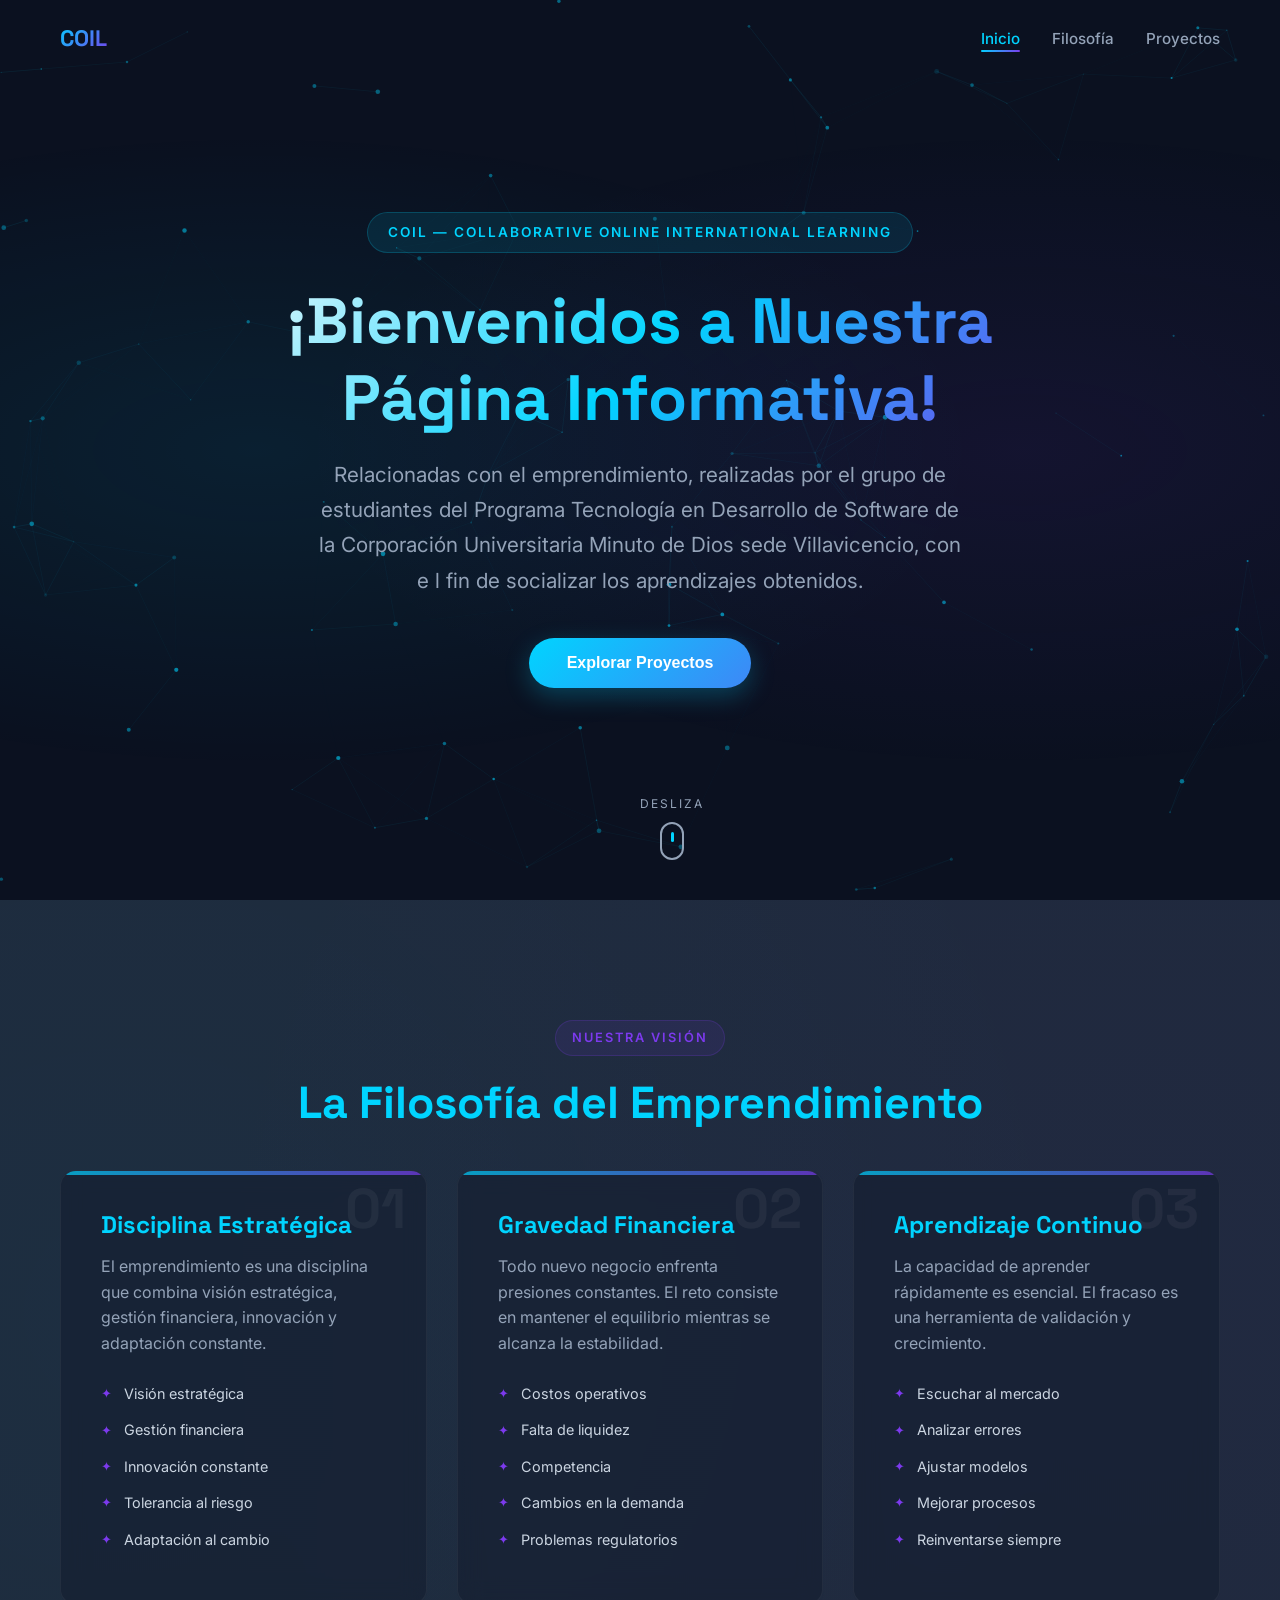
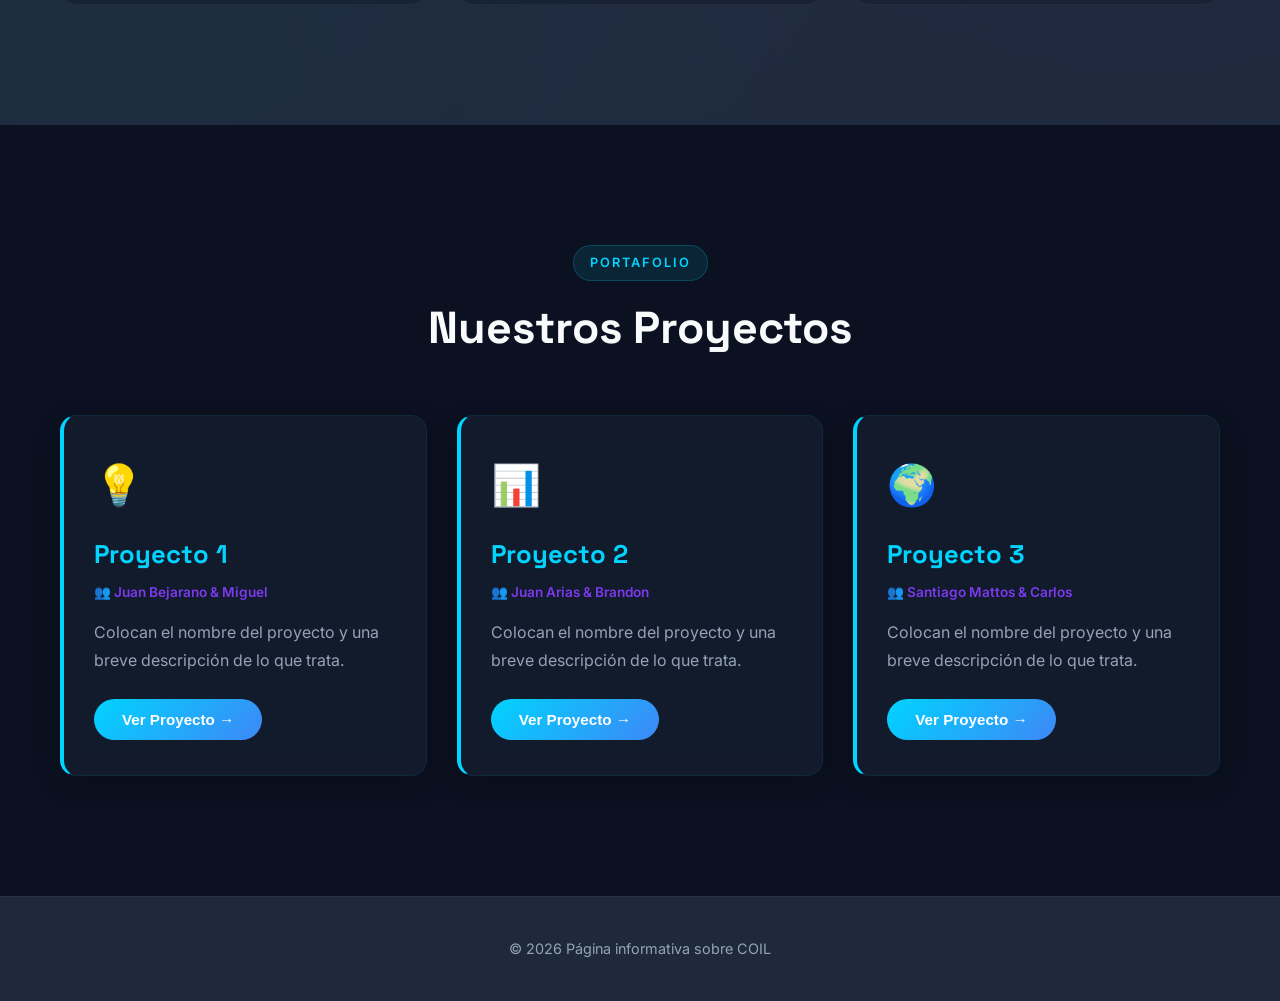
==== HTML/index.html @ ed79d302 "Estructura y css de la pagina web informativa (Laura, Yefri y Arley)" ====
<!DOCTYPE html>
<html lang="es">
<head>
    <meta charset="UTF-8">
    <meta name="viewport" content="width=device-width, initial-scale=1.0">
    <title>COIL - Pagina Informativa</title>
    <meta name="description" content="Pagina informativa sobre COIL.">
    <meta name="keywords" content="COIL, emprendimiento, innovación, proyectos, colaboración internacional">
    <meta property="og:title" content="COIL - Pagina Informativa">
    <meta property="og:description" content="Pagina informativa sobre COIL.">
    <meta property="og:type" content="website">
    <link rel="icon" href="data:image/svg+xml,<svg xmlns='http://www.w3.org/2000/svg' viewBox='0 0 100 100'><text y='.9em' font-size='90'>🚀</text></svg>">
    <link rel="stylesheet" href="../CSS/index.css">
</head>
<body>

   
    <canvas id="particles-canvas"></canvas>

   
    <header id="header">
        <nav>
            <div class="logo">COIL</div>
            <ul class="Links">
                <li><a href="#Inicio" class="active">Inicio</a></li>
                <li><a href="#Filosofia">Filosofía</a></li>
                <li><a href="#Proyectos">Proyectos</a></li>
                
            </ul>
        </nav>
    </header>

    <section id="Inicio">
        <div class="Inicio_contenedorz">
            <span class="badge"> COIL — Collaborative Online International Learning</span>
            <h2>¡Bienvenidos a Nuestra Página Informativa!</h2>
            <p>Relacionadas con el emprendimiento,
realizadas por el grupo de estudiantes del Programa Tecnología en Desarrollo de Software de la
Corporación Universitaria Minuto de Dios sede Villavicencio, con e l fin de socializar los
aprendizajes obtenidos.</p>
            <button id="Explorar-proyectos">Explorar Proyectos</button>
        </div>
        <div class="scroll-indicator">
            <span>Desliza</span>
            <div class="mouse"></div>
        </div>
    </section>

    
    <section id="Filosofia">
        <div class="contenido fade-in">
            <span class="section-tag">Nuestra Visión</span>
            <h2>La Filosofía del Emprendimiento</h2>
        </div>

        <div class="filosofia-grid">
            <div class="filosofia-card fade-in">
                <div class="card-number">01</div>
                <h3>Disciplina Estratégica</h3>
                <p>El emprendimiento es una disciplina que combina visión estratégica, gestión financiera, innovación y adaptación constante.</p>
                <ul class="card-list">
                    <li>Visión estratégica</li>
                    <li>Gestión financiera</li>
                    <li>Innovación constante</li>
                    <li>Tolerancia al riesgo</li>
                    <li>Adaptación al cambio</li>
                </ul>
            </div>

            <div class="filosofia-card fade-in">
                <div class="card-number">02</div>
                <h3>Gravedad Financiera</h3>
                <p>Todo nuevo negocio enfrenta presiones constantes. El reto consiste en mantener el equilibrio mientras se alcanza la estabilidad.</p>
                <ul class="card-list">
                    <li>Costos operativos</li>
                    <li>Falta de liquidez</li>
                    <li>Competencia</li>
                    <li>Cambios en la demanda</li>
                    <li>Problemas regulatorios</li>
                </ul>
            </div>

            <div class="filosofia-card fade-in">
                <div class="card-number">03</div>
                <h3>Aprendizaje Continuo</h3>
                <p>La capacidad de aprender rápidamente es esencial. El fracaso es una herramienta de validación y crecimiento.</p>
                <ul class="card-list">
                    <li>Escuchar al mercado</li>
                    <li>Analizar errores</li>
                    <li>Ajustar modelos</li>
                    <li>Mejorar procesos</li>
                    <li>Reinventarse siempre</li>
                </ul>
            </div>
        </div>
    </section>

    
    <section id="Proyectos">
        <div class="section-header fade-in">
            <span class="section-tag">Portafolio</span>
            <h2>Nuestros Proyectos</h2>
        </div>

        <div class="proyectos-grid">

            <div class="Tarjetas-Proyectos fade-in-left">
                <div class="card-icon">💡</div>
                <h3>Proyecto 1</h3>
                <span class="team">👥 Juan Bejarano &amp; Miguel</span>
                <p>Colocan el nombre del proyecto y una breve descripción de lo que trata.</p>
                <button class="proyecto-btn" onclick="window.location.href='proyecto1.html'">
                    Ver Proyecto →
                </button>
            </div>

            <div class="Tarjetas-Proyectos fade-in-scale">
                <div class="card-icon">📊</div>
                <h3>Proyecto 2</h3>
                <span class="team">👥 Juan Arias &amp; Brandon</span>
                <p>Colocan el nombre del proyecto y una breve descripción de lo que trata.</p>
                <button class="proyecto-btn" onclick="window.location.href='proyecto2.html'">
                    Ver Proyecto →
                </button>
            </div>

            <div class="Tarjetas-Proyectos fade-in-right">
                <div class="card-icon">🌍</div>
                <h3>Proyecto 3</h3>
                <span class="team">👥 Santiago Mattos &amp; Carlos</span>
                <p>Colocan el nombre del proyecto y una breve descripción de lo que trata.</p>
                <button class="proyecto-btn" onclick="window.location.href='proyecto3.html'">
                    Ver Proyecto →
                </button>
            </div>

        </div>
    </section>

  
    <button id="back-to-top" title="Volver arriba">↑</button>

 
    <footer>
        <p>&copy; 2026 Página informativa sobre COIL</p>
    </footer>

    <script src="../JS/Index.js"></script>

</body>
</html>
---- CSS/index.css ----
/* ==========================================
   PÁGINA INFORMATIVA COIL - Estilos Principales
   ========================================== */

/* ----- Google Fonts ----- */
@import url('https://fonts.googleapis.com/css2?family=Inter:wght@300;400;500;600;700;800&family=Space+Grotesk:wght@400;500;600;700&display=swap');

/* ----- Variables ----- */
:root {
    --primary-color: #0b1120;
    --secondary-color: #1e293b;
    --accent-color: #00d4ff;
    --accent-glow: rgba(0, 212, 255, 0.25);
    --highlight-color: #7c3aed;
    --highlight-glow: rgba(124, 58, 237, 0.3);
    --card-color: #162033;
    --card-glass: rgba(22, 32, 51, 0.7);
    --text-color: #f8fafc;
    --text-muted: #94a3b8;
    --gray-light: #cbd5e1;
    --button-gradient: linear-gradient(135deg, #00d4ff, #7c3aed);
    --button-gradient-hover: linear-gradient(135deg, #7c3aed, #00d4ff);
    --max-width: 1200px;
    --header-height: 70px;
    --transition-fast: 0.3s ease;
    --transition-medium: 0.5s ease;
    --border-radius: 16px;
}

/* ----- Reset & Base ----- */
*, *::before, *::after {
    margin: 0;
    padding: 0;
    box-sizing: border-box;
}

html {
    scroll-behavior: smooth;
}

body {
    font-family: 'Inter', sans-serif;
    background-color: var(--primary-color);
    color: var(--text-color);
    line-height: 1.7;
    overflow-x: hidden;
}

h1, h2, h3, h4 {
    font-family: 'Space Grotesk', sans-serif;
    line-height: 1.2;
}

a {
    text-decoration: none;
    color: inherit;
}

ul {
    list-style: none;
}

section {
    padding: 100px 20px;
    position: relative;
}

img {
    max-width: 100%;
    height: auto;
}


#particles-canvas {
    position: fixed;
    top: 0;
    left: 0;
    width: 100%;
    height: 100%;
    z-index: 0;
    pointer-events: none;
}



header {
    position: fixed;
    top: 0;
    left: 0;
    width: 100%;
    z-index: 1000;
    padding: 20px 0;
    transition: all var(--transition-medium);
    background: transparent;
}

header.scrolled {
    background: rgba(11, 17, 32, 0.92);
    backdrop-filter: blur(16px);
    -webkit-backdrop-filter: blur(16px);
    padding: 10px 0;
    box-shadow: 0 4px 30px rgba(0, 0, 0, 0.4);
    border-bottom: 1px solid rgba(0, 212, 255, 0.08);
}

nav {
    max-width: var(--max-width);
    margin: 0 auto;
    display: flex;
    justify-content: space-between;
    align-items: center;
    padding: 0 20px;
}

.logo {
    font-family: 'Space Grotesk', sans-serif;
    font-size: 1.4rem;
    font-weight: 700;
    background: var(--button-gradient);
    -webkit-background-clip: text;
    -webkit-text-fill-color: transparent;
    background-clip: text;
}

.Links {
    display: flex;
    gap: 32px;
    align-items: center;
}

.Links a {
    font-weight: 500;
    font-size: 0.95rem;
    color: var(--text-muted);
    transition: color var(--transition-fast);
    position: relative;
    padding-bottom: 4px;
}

.Links a::after {
    content: '';
    position: absolute;
    bottom: 0;
    left: 0;
    width: 0;
    height: 2px;
    background: var(--button-gradient);
    transition: width var(--transition-fast);
    border-radius: 2px;
}

.Links a:hover {
    color: var(--text-color);
}

.Links a:hover::after,
.Links a.active::after {
    width: 100%;
}

.Links a.active {
    color: var(--accent-color);
}


#Inicio {
    min-height: 100vh;
    display: flex;
    justify-content: center;
    align-items: center;
    text-align: center;
    position: relative;
    z-index: 1;
    background:
        radial-gradient(ellipse at 20% 50%, rgba(0, 212, 255, 0.08), transparent 50%),
        radial-gradient(ellipse at 80% 50%, rgba(124, 58, 237, 0.08), transparent 50%);
    padding: 0 20px;
}

.Inicio_contenedorz {
    max-width: 900px;
    z-index: 1;
}

.Inicio_contenedorz .badge {
    display: inline-block;
    padding: 8px 20px;
    border-radius: 50px;
    font-size: 0.85rem;
    font-weight: 600;
    text-transform: uppercase;
    letter-spacing: 2px;
    background: rgba(0, 212, 255, 0.1);
    border: 1px solid rgba(0, 212, 255, 0.2);
    color: var(--accent-color);
    margin-bottom: 30px;
    animation: fadeInDown 0.8s ease 0.2s both;
}

.Inicio_contenedorz h2 {
    font-size: clamp(2.5rem, 5vw, 4.5rem);
    font-weight: 700;
    margin-bottom: 20px;
    background: linear-gradient(135deg, #f8fafc 0%, var(--accent-color) 50%, var(--highlight-color) 100%);
    -webkit-background-clip: text;
    -webkit-text-fill-color: transparent;
    background-clip: text;
    animation: fadeInUp 0.8s ease 0.4s both;
}

.Inicio_contenedorz p {
    font-size: clamp(1rem, 2vw, 1.3rem);
    color: var(--text-muted);
    margin-bottom: 40px;
    max-width: 650px;
    margin-left: auto;
    margin-right: auto;
    animation: fadeInUp 0.8s ease 0.6s both;
}

.Inicio_contenedorz button {
    padding: 16px 38px;
    border: none;
    border-radius: 50px;
    background: var(--button-gradient);
    background-size: 200% 200%;
    color: white;
    font-size: 1rem;
    font-weight: 600;
    cursor: pointer;
    transition: all var(--transition-fast);
    box-shadow: 0 8px 25px var(--accent-glow);
    position: relative;
    overflow: hidden;
    animation: fadeInUp 0.8s ease 0.8s both;
}

.Inicio_contenedorz button::before {
    content: '';
    position: absolute;
    top: 0;
    left: -100%;
    width: 100%;
    height: 100%;
    background: linear-gradient(90deg, transparent, rgba(255,255,255,0.2), transparent);
    transition: left 0.5s ease;
}

.Inicio_contenedorz button:hover::before {
    left: 100%;
}

.Inicio_contenedorz button:hover {
    transform: translateY(-3px) scale(1.03);
    box-shadow: 0 12px 35px var(--highlight-glow);
    background: var(--button-gradient-hover);
}

/* Scroll indicator */
.scroll-indicator {
    position: absolute;
    bottom: 40px;
    left: 50%;
    transform: translateX(-50%);
    display: flex;
    flex-direction: column;
    align-items: center;
    gap: 8px;
    animation: fadeInUp 0.8s ease 1.2s both;
}

.scroll-indicator span {
    font-size: 0.75rem;
    color: var(--text-muted);
    letter-spacing: 2px;
    text-transform: uppercase;
}

.scroll-indicator .mouse {
    width: 24px;
    height: 38px;
    border: 2px solid var(--text-muted);
    border-radius: 12px;
    display: flex;
    justify-content: center;
    padding-top: 8px;
}

.scroll-indicator .mouse::after {
    content: '';
    width: 3px;
    height: 10px;
    background: var(--accent-color);
    border-radius: 2px;
    animation: scrollWheel 1.5s ease infinite;
}

@keyframes scrollWheel {
    0% { transform: translateY(0); opacity: 1; }
    100% { transform: translateY(10px); opacity: 0; }
}

#Filosofia {
    background-color: var(--secondary-color);
    text-align: center;
    padding: 120px 20px;
    position: relative;
    z-index: 1;
    overflow: hidden;
}

#Filosofia::before {
    content: '';
    position: absolute;
    top: -50%;
    left: -50%;
    width: 200%;
    height: 200%;
    background:
        radial-gradient(circle at 30% 50%, rgba(0, 212, 255, 0.03), transparent 50%),
        radial-gradient(circle at 70% 50%, rgba(124, 58, 237, 0.03), transparent 50%);
    animation: gradientShift 15s ease infinite;
}

@keyframes gradientShift {
    0%, 100% { transform: translate(0, 0); }
    50% { transform: translate(2%, -2%); }
}

#Filosofia .contenido {
    position: relative;
    z-index: 1;
    max-width: 800px;
    margin: 0 auto;
}

#Filosofia .section-tag {
    display: inline-block;
    padding: 6px 16px;
    border-radius: 50px;
    font-size: 0.8rem;
    font-weight: 600;
    text-transform: uppercase;
    letter-spacing: 2px;
    background: rgba(124, 58, 237, 0.1);
    border: 1px solid rgba(124, 58, 237, 0.2);
    color: var(--highlight-color);
    margin-bottom: 20px;
}

#Filosofia h2 {
    font-size: clamp(2rem, 3.5vw, 3rem);
    margin-bottom: 25px;
    color: var(--accent-color);
}

#Filosofia p {
    max-width: 750px;
    margin: 0 auto;
    font-size: 1.15rem;
    line-height: 1.9;
    color: var(--text-muted);
}

.filosofia-grid {
    display: grid;
    grid-template-columns: repeat(auto-fit, minmax(300px, 1fr));
    gap: 30px;
    max-width: var(--max-width);
    margin: 40px auto 0;
    padding: 0 20px;
    position: relative;
    z-index: 1;
}

.filosofia-card {
    background: var(--card-glass);
    padding: 40px;
    border-radius: var(--border-radius);
    border: 1px solid rgba(255, 255, 255, 0.05);
    backdrop-filter: blur(12px);
    text-align: left;
    transition: all var(--transition-medium);
    position: relative;
    overflow: hidden;
    display: flex;
    flex-direction: column;
}

.filosofia-card::before {
    content: '';
    position: absolute;
    top: 0;
    left: 0;
    width: 100%;
    height: 4px;
    background: var(--button-gradient);
    opacity: 0.7;
}

.filosofia-card:hover {
    transform: translateY(-10px);
    border-color: rgba(0, 212, 255, 0.2);
    box-shadow: 0 20px 40px rgba(0, 0, 0, 0.3);
}

.card-number {
    font-family: 'Space Grotesk', sans-serif;
    font-size: 3.5rem;
    font-weight: 800;
    color: rgba(255, 255, 255, 0.05);
    position: absolute;
    top: 10px;
    right: 20px;
    line-height: 1;
    pointer-events: none;
}

.filosofia-card h3 {
    font-size: 1.5rem;
    color: var(--accent-color);
    margin-bottom: 15px;
    position: relative;
}

.filosofia-card p {
    font-size: 1rem !important;
    color: var(--text-muted) !important;
    margin-bottom: 25px !important;
    text-align: left !important;
    line-height: 1.6 !important;
}

.card-list {
    list-style: none;
    padding: 0;
    margin-top: auto;
}

.card-list li {
    font-size: 0.9rem;
    color: var(--gray-light);
    margin-bottom: 12px;
    display: flex;
    align-items: center;
    gap: 12px;
}

.card-list li::before {
    content: '✦';
    color: var(--highlight-color);
    font-size: 0.8rem;
}

/* PROYECTOS*/

#Proyectos {
    max-width: var(--max-width);
    margin: 0 auto;
    padding: 120px 20px;
    position: relative;
    z-index: 1;
}

#Proyectos .section-header {
    text-align: center;
    margin-bottom: 60px;
}

#Proyectos .section-tag {
    display: inline-block;
    padding: 6px 16px;
    border-radius: 50px;
    font-size: 0.8rem;
    font-weight: 600;
    text-transform: uppercase;
    letter-spacing: 2px;
    background: rgba(0, 212, 255, 0.1);
    border: 1px solid rgba(0, 212, 255, 0.2);
    color: var(--accent-color);
    margin-bottom: 20px;
}

#Proyectos h2 {
    text-align: center;
    font-size: clamp(2rem, 3.5vw, 3rem);
    color: var(--text-color);
}

.proyectos-grid {
    display: grid;
    grid-template-columns: repeat(auto-fit, minmax(320px, 1fr));
    gap: 30px;
}

.Tarjetas-Proyectos {
    background: var(--card-glass);
    padding: 35px 30px;
    border-radius: var(--border-radius);
    border: 1px solid rgba(0, 212, 255, 0.08);
    border-left: 4px solid var(--accent-color);
    transition: all var(--transition-medium);
    box-shadow: 0 8px 30px rgba(0, 0, 0, 0.2);
    backdrop-filter: blur(12px);
    display: flex;
    flex-direction: column;
}

.Tarjetas-Proyectos:hover {
    transform: translateY(-10px);
    border-left-color: var(--highlight-color);
    border-color: rgba(124, 58, 237, 0.2);
    box-shadow: 0 20px 50px rgba(0, 212, 255, 0.12);
}

.Tarjetas-Proyectos .card-icon {
    font-size: 2.5rem;
    margin-bottom: 20px;
}

.Tarjetas-Proyectos h3 {
    font-size: 1.6rem;
    margin-bottom: 12px;
    color: var(--accent-color);
}

.Tarjetas-Proyectos .team {
    display: inline-block;
    font-size: 0.85rem;
    color: var(--highlight-color);
    font-weight: 600;
    margin-bottom: 15px;
}

.Tarjetas-Proyectos p {
    color: var(--text-muted);
    margin-bottom: 25px;
    flex: 1;
    line-height: 1.7;
}

.proyecto-btn {
    padding: 12px 28px;
    border: none;
    border-radius: 50px;
    background: var(--button-gradient);
    color: white;
    font-weight: 600;
    cursor: pointer;
    transition: all var(--transition-fast);
    font-size: 0.95rem;
    align-self: flex-start;
    background-size: 200% 200%;
}

.proyecto-btn:hover {
    transform: translateY(-2px);
    box-shadow: 0 8px 25px var(--highlight-glow);
}



/* BOTÓN VOLVER ARRIBA */

#back-to-top {
    position: fixed;
    bottom: 30px;
    right: 30px;
    width: 48px;
    height: 48px;
    border-radius: 50%;
    background: var(--button-gradient);
    border: none;
    color: white;
    font-size: 1.2rem;
    cursor: pointer;
    z-index: 999;
    opacity: 0;
    transform: translateY(20px) scale(0.8);
    transition: all var(--transition-fast);
    box-shadow: 0 8px 25px var(--accent-glow);
    display: flex;
    align-items: center;
    justify-content: center;
}

#back-to-top.visible {
    opacity: 1;
    transform: translateY(0) scale(1);
}

#back-to-top:hover {
    transform: translateY(-3px) scale(1.05);
    box-shadow: 0 12px 35px var(--highlight-glow);
}

/* FOOTER */

footer {
    text-align: center;
    padding: 40px 20px;
    background: var(--secondary-color);
    border-top: 1px solid rgba(255, 255, 255, 0.05);
    position: relative;
    z-index: 1;
}

footer p {
    color: var(--text-muted);
    font-size: 0.9rem;
}

/* PÁGINAS DE DETALLE DE PROYECTO*/

.proyecto-detail {
    max-width: 1000px;
    margin: 120px auto 60px;
    padding: 0 25px;
    position: relative;
    z-index: 1;
}

.proyecto-detail .back-link {
    display: inline-flex;
    align-items: center;
    gap: 8px;
    color: var(--text-muted);
    font-size: 0.95rem;
    margin-bottom: 40px;
    transition: color var(--transition-fast);
}

.proyecto-detail .back-link:hover {
    color: var(--accent-color);
}

.proyecto-detail h2 {
    text-align: center;
    font-size: clamp(2rem, 4vw, 3rem);
    color: var(--accent-color);
    margin-bottom: 15px;
}

.proyecto-detail > .subtitle {
    text-align: center;
    color: var(--text-muted);
    margin-bottom: 50px;
    font-size: 1.1rem;
}

.Bloque-contenido {
    background: var(--card-glass);
    padding: 35px;
    margin-bottom: 30px;
    border-radius: var(--border-radius);
    border: 1px solid rgba(0, 212, 255, 0.08);
    border-left: 4px solid var(--accent-color);
    box-shadow: 0 8px 25px rgba(0, 0, 0, 0.2);
    backdrop-filter: blur(12px);
    transition: all var(--transition-medium);
}

.Bloque-contenido:hover {
    transform: translateY(-6px);
    box-shadow: 0 15px 40px rgba(0, 212, 255, 0.1);
    border-left-color: var(--highlight-color);
}

.Bloque-contenido h3 {
    font-size: 1.5rem;
    margin-bottom: 18px;
    color: var(--accent-color);
}

.Bloque-contenido p,
.Bloque-contenido li {
    font-size: 1.05rem;
    line-height: 1.8;
    color: var(--text-muted);
}

.Bloque-contenido ul {
    padding-left: 25px;
}

.Bloque-contenido li {
    margin-bottom: 8px;
}

.Bloque-contenido li::marker {
    color: var(--accent-color);
}

.volver-btn {
    display: block;
    margin: 50px auto 0;
    padding: 14px 34px;
    border: none;
    border-radius: 50px;
    background: var(--button-gradient);
    background-size: 200% 200%;
    color: white;
    font-size: 1rem;
    font-weight: 600;
    cursor: pointer;
    transition: all var(--transition-fast);
    box-shadow: 0 8px 25px var(--accent-glow);
}

.volver-btn:hover {
    transform: translateY(-3px);
    box-shadow: 0 12px 35px var(--highlight-glow);
}

/* ANIMACIONES (Scroll)*/

.fade-in {
    opacity: 0;
    transform: translateY(40px);
    transition: opacity 0.8s ease, transform 0.8s ease;
}

.fade-in.visible {
    opacity: 1;
    transform: translateY(0);
}

.fade-in-left {
    opacity: 0;
    transform: translateX(-40px);
    transition: opacity 0.8s ease, transform 0.8s ease;
}

.fade-in-left.visible {
    opacity: 1;
    transform: translateX(0);
}

.fade-in-right {
    opacity: 0;
    transform: translateX(40px);
    transition: opacity 0.8s ease, transform 0.8s ease;
}

.fade-in-right.visible {
    opacity: 1;
    transform: translateX(0);
}

.fade-in-scale {
    opacity: 0;
    transform: scale(0.9);
    transition: opacity 0.8s ease, transform 0.8s ease;
}

.fade-in-scale.visible {
    opacity: 1;
    transform: scale(1);
}

/* ----- Keyframes ----- */
@keyframes fadeInUp {
    from { opacity: 0; transform: translateY(30px); }
    to { opacity: 1; transform: translateY(0); }
}

@keyframes fadeInDown {
    from { opacity: 0; transform: translateY(-30px); }
    to { opacity: 1; transform: translateY(0); }
}

/*RESPONSIVE*/

@media (max-width: 992px) {
    .proyectos-grid {
        grid-template-columns: repeat(2, 1fr);
    }

    .Inicio_contenedorz h2 {
        font-size: 3rem;
    }
}

@media (max-width: 768px) {
    header {
        padding: 15px 0;
    }

    header.scrolled {
        padding: 8px 0;
    }

    nav {
        flex-direction: column;
        gap: 12px;
    }

    .Links {
        gap: 20px;
        flex-wrap: wrap;
        justify-content: center;
    }

    .Links a {
        font-size: 0.85rem;
    }

    .proyectos-grid {
        grid-template-columns: 1fr;
    }

    .Inicio_contenedorz h2 {
        font-size: 2.3rem;
    }

    .Inicio_contenedorz p {
        font-size: 1rem;
    }

    #Filosofia h2,
    #Proyectos h2,
    #Contacto h2 {
        font-size: 2rem;
    }

    .Tarjetas-Proyectos h3 {
        font-size: 1.4rem;
    }

    .Bloque-contenido {
        padding: 25px;
    }
}

@media (max-width: 480px) {
    section {
        padding: 80px 16px;
    }

    .Inicio_contenedorz h2 {
        font-size: 1.8rem;
    }

    .Inicio_contenedorz button {
        width: 100%;
        max-width: 280px;
    }

    .Links {
        gap: 14px;
    }

    .proyectos-grid {
        gap: 20px;
    }

    #back-to-top {
        bottom: 20px;
        right: 20px;
        width: 42px;
        height: 42px;
    }
}
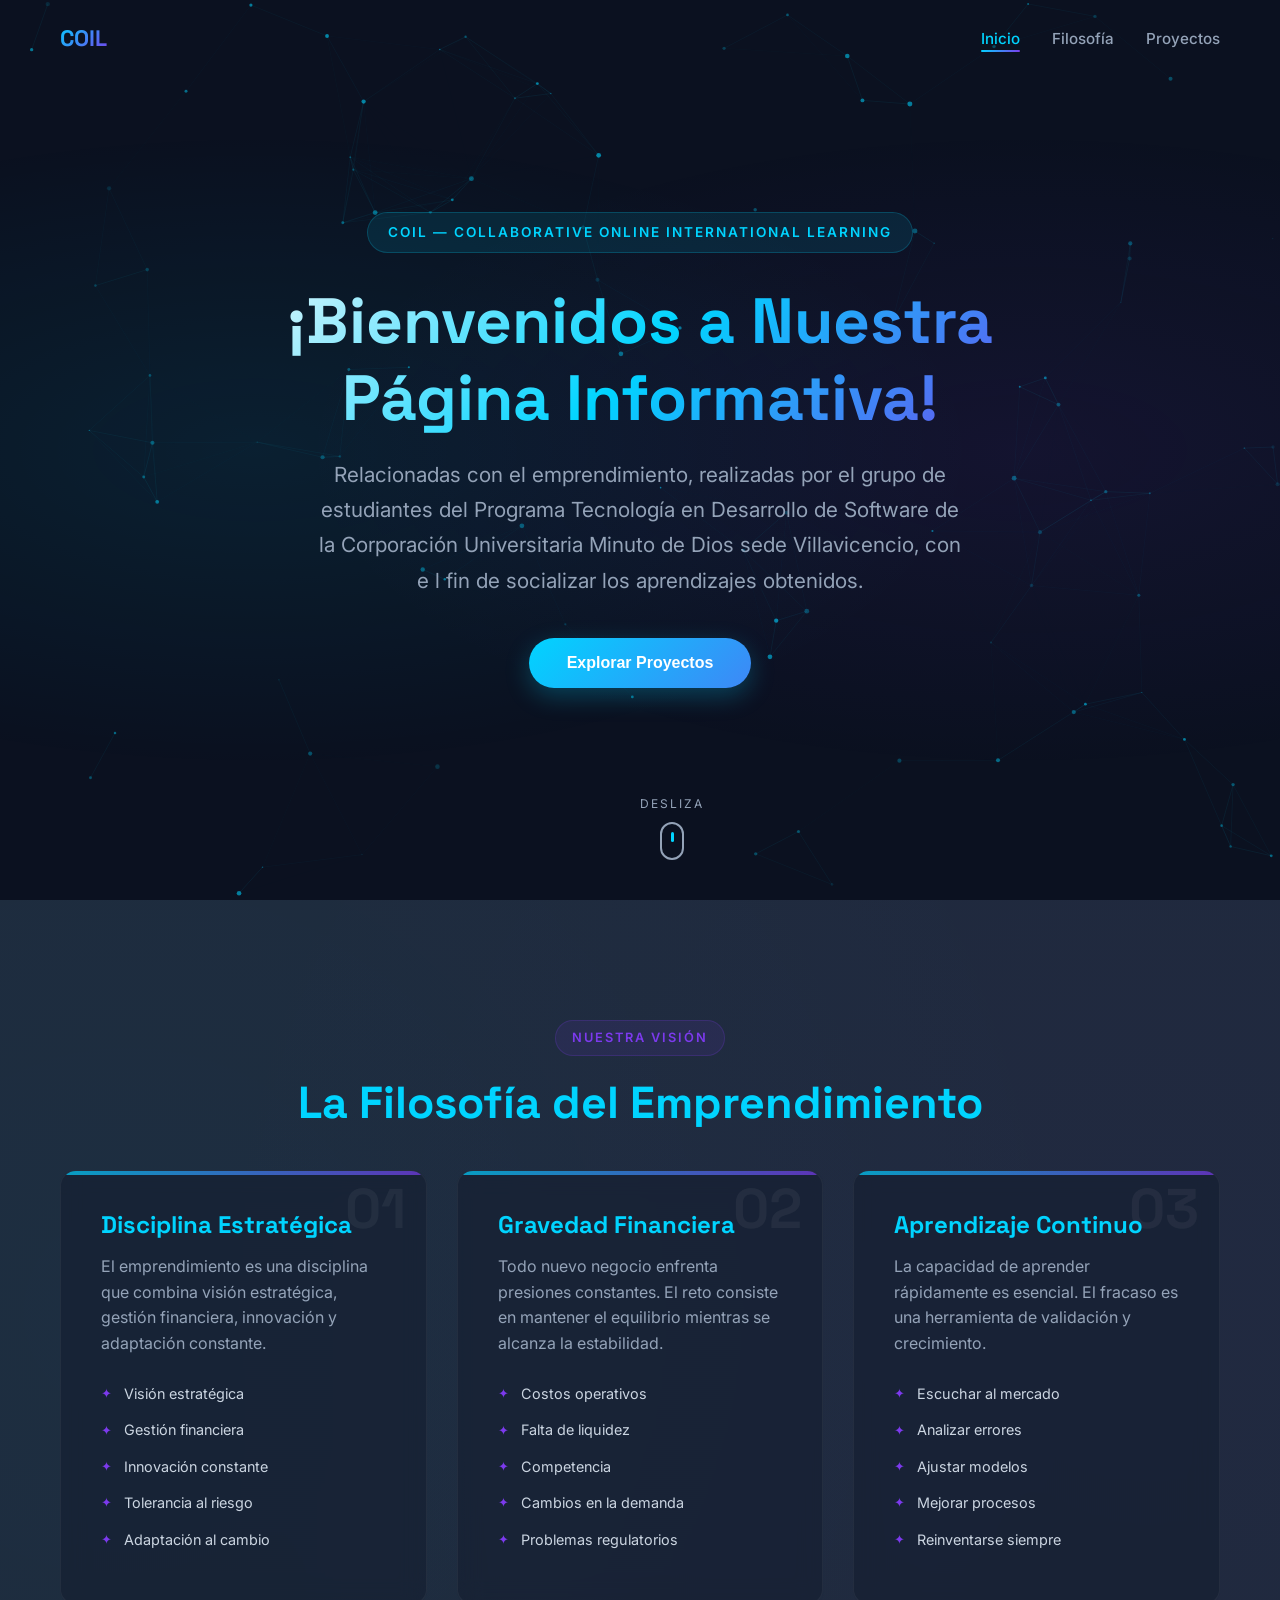
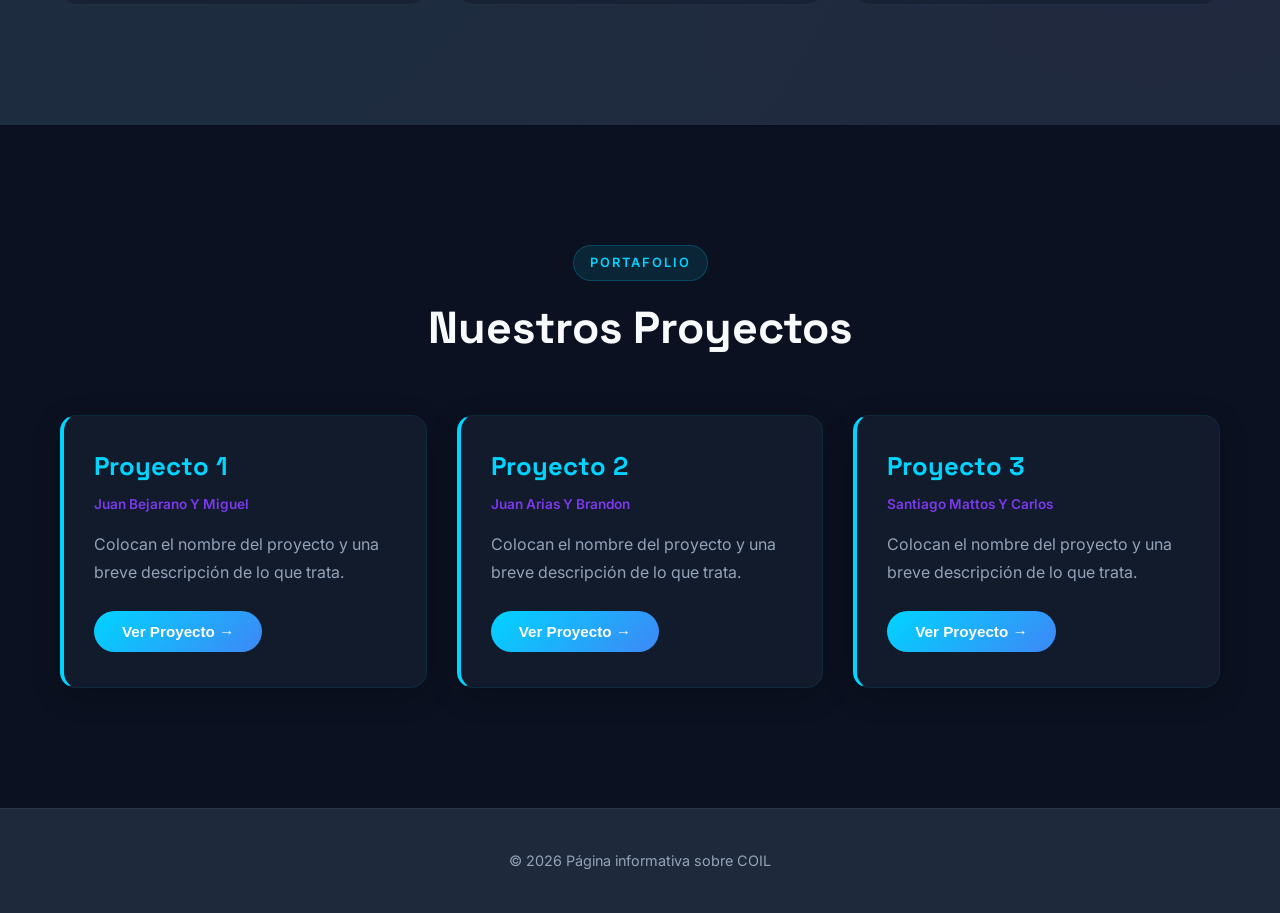
==== commit 2e284dd4: "Estructura y css de la pagina web informativa con readme , no se si les sirva (Laura, Yefri y Arley)" ====
--- a/HTML/index.html
+++ b/HTML/index.html
@@ -9,7 +9,7 @@
     <meta property="og:title" content="COIL - Pagina Informativa">
     <meta property="og:description" content="Pagina informativa sobre COIL.">
     <meta property="og:type" content="website">
-    <link rel="icon" href="data:image/svg+xml,<svg xmlns='http://www.w3.org/2000/svg' viewBox='0 0 100 100'><text y='.9em' font-size='90'>🚀</text></svg>">
+    <link rel="icon" href="data:image/svg+xml,<svg xmlns='http://www.w3.org/2000/svg' viewBox='0 0 100 100'><text y='.9em' font-size='90'></text></svg>">
     <link rel="stylesheet" href="../CSS/index.css">
 </head>
 <body>
@@ -105,9 +105,8 @@
         <div class="proyectos-grid">
 
             <div class="Tarjetas-Proyectos fade-in-left">
-                <div class="card-icon">💡</div>
                 <h3>Proyecto 1</h3>
-                <span class="team">👥 Juan Bejarano &amp; Miguel</span>
+                <span class="team">Juan Bejarano Y Miguel</span>
                 <p>Colocan el nombre del proyecto y una breve descripción de lo que trata.</p>
                 <button class="proyecto-btn" onclick="window.location.href='proyecto1.html'">
                     Ver Proyecto →
@@ -115,9 +114,8 @@
             </div>
 
             <div class="Tarjetas-Proyectos fade-in-scale">
-                <div class="card-icon">📊</div>
                 <h3>Proyecto 2</h3>
-                <span class="team">👥 Juan Arias &amp; Brandon</span>
+                <span class="team">Juan Arias Y Brandon</span>
                 <p>Colocan el nombre del proyecto y una breve descripción de lo que trata.</p>
                 <button class="proyecto-btn" onclick="window.location.href='proyecto2.html'">
                     Ver Proyecto →
@@ -125,9 +123,9 @@
             </div>
 
             <div class="Tarjetas-Proyectos fade-in-right">
-                <div class="card-icon">🌍</div>
+
                 <h3>Proyecto 3</h3>
-                <span class="team">👥 Santiago Mattos &amp; Carlos</span>
+                <span class="team">Santiago Mattos Y Carlos</span>
                 <p>Colocan el nombre del proyecto y una breve descripción de lo que trata.</p>
                 <button class="proyecto-btn" onclick="window.location.href='proyecto3.html'">
                     Ver Proyecto →
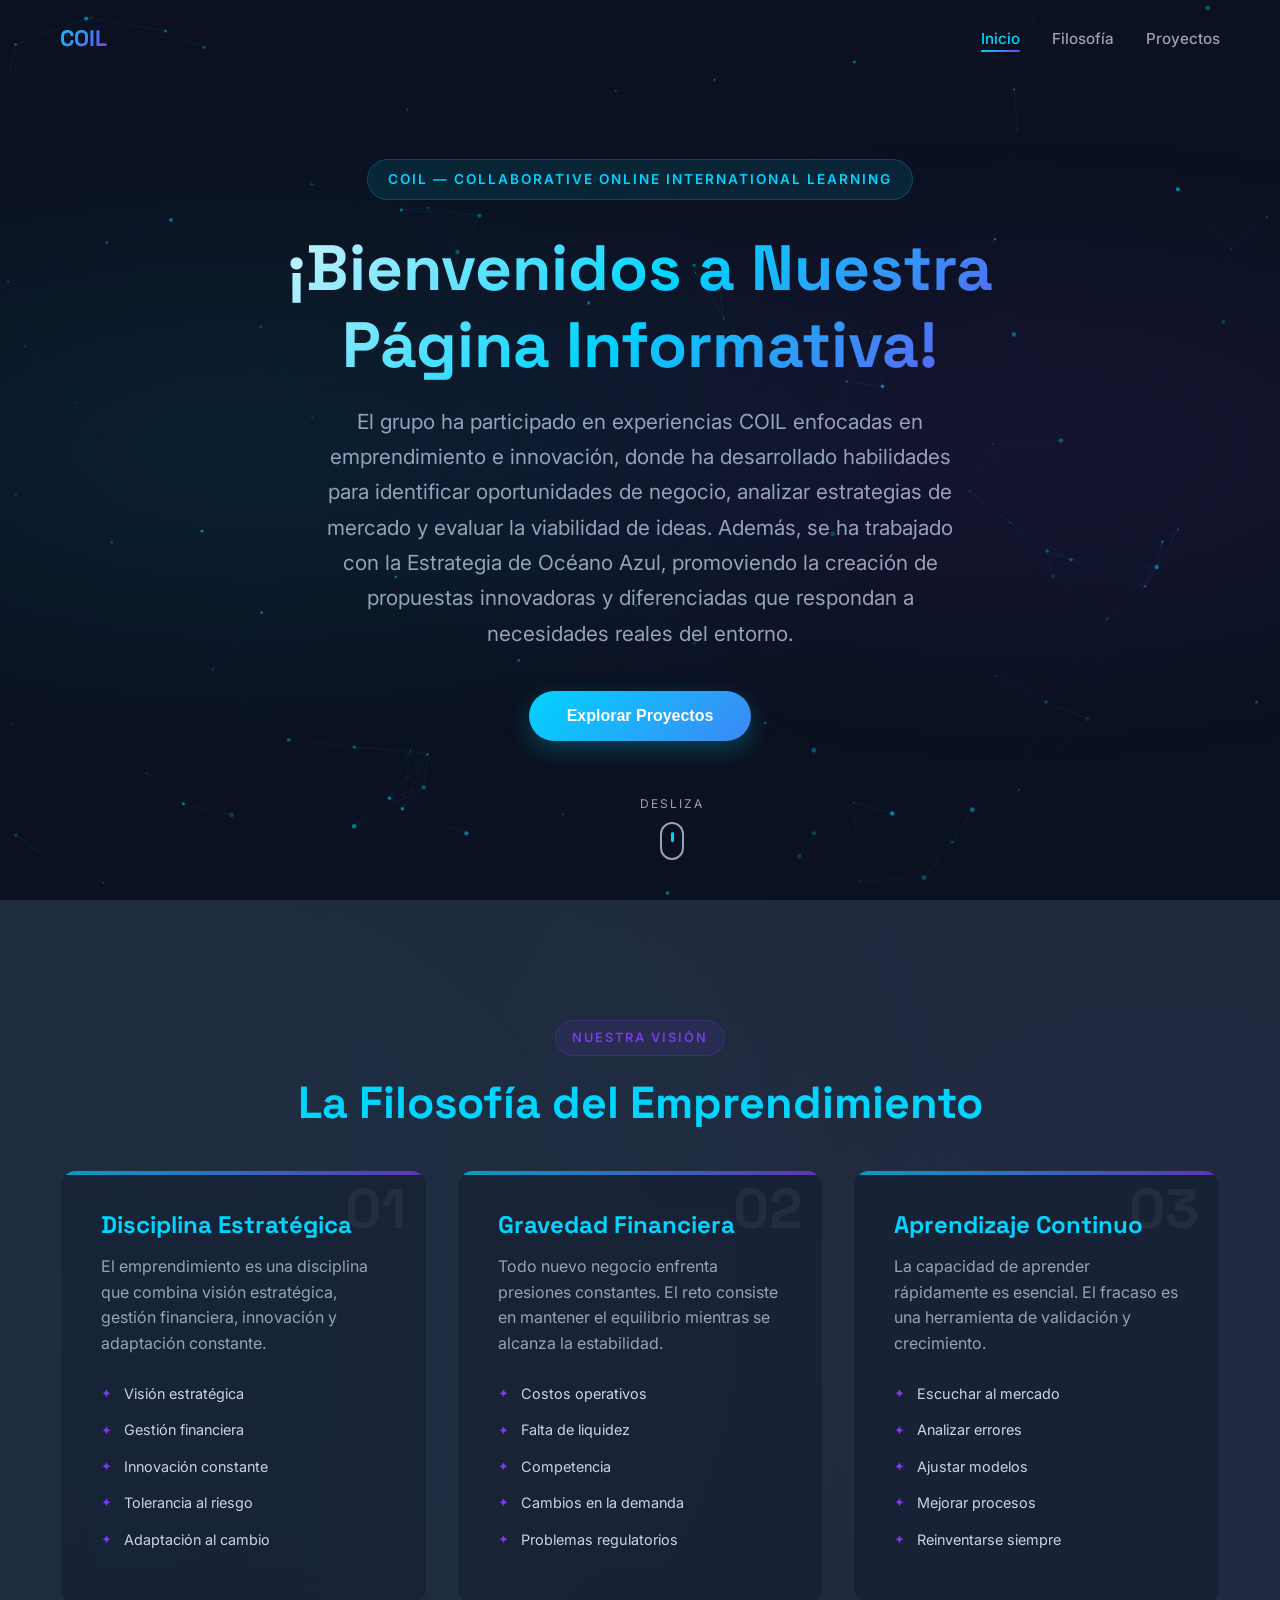
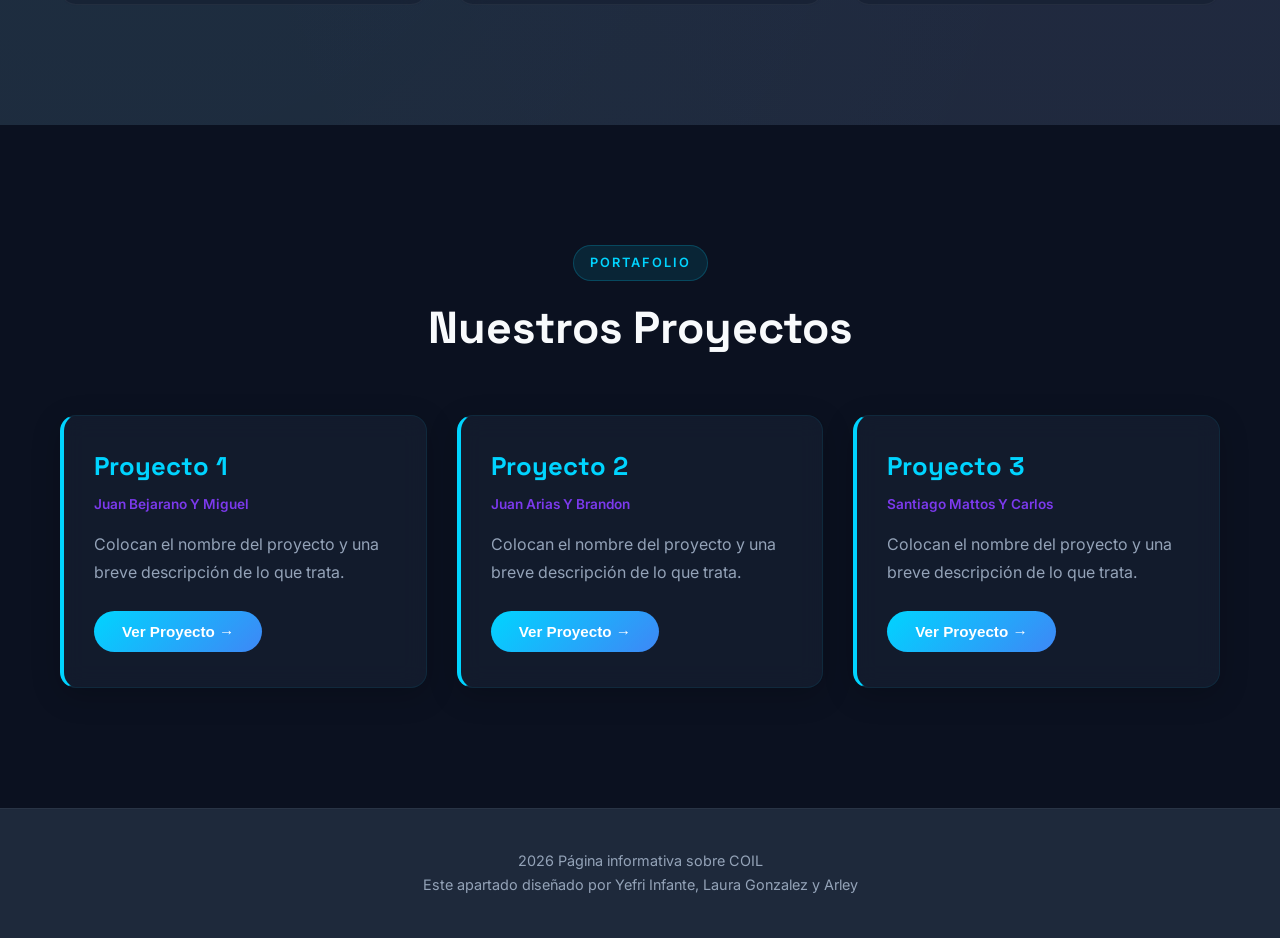
==== commit 8a5516c8: "Cambio en el footer" ====
--- a/HTML/index.html
+++ b/HTML/index.html
@@ -34,10 +34,11 @@
         <div class="Inicio_contenedorz">
             <span class="badge"> COIL — Collaborative Online International Learning</span>
             <h2>¡Bienvenidos a Nuestra Página Informativa!</h2>
-            <p>Relacionadas con el emprendimiento,
-realizadas por el grupo de estudiantes del Programa Tecnología en Desarrollo de Software de la
-Corporación Universitaria Minuto de Dios sede Villavicencio, con e l fin de socializar los
-aprendizajes obtenidos.</p>
+            <p>El grupo ha participado en experiencias COIL enfocadas en emprendimiento e innovación, donde ha desarrollado habilidades 
+                para identificar oportunidades de negocio, analizar estrategias de mercado y evaluar la viabilidad de ideas. Además, se ha 
+                trabajado con la Estrategia de Océano Azul, promoviendo la creación de propuestas innovadoras y diferenciadas que respondan a 
+                necesidades reales del entorno.
+            </p>
             <button id="Explorar-proyectos">Explorar Proyectos</button>
         </div>
         <div class="scroll-indicator">
@@ -140,7 +141,8 @@
 
  
     <footer>
-        <p>&copy; 2026 Página informativa sobre COIL</p>
+        <p> 2026 Página informativa sobre COIL</p>
+        <p>Este apartado diseñado por Yefri Infante, Laura Gonzalez y Arley</p>
     </footer>
 
     <script src="../JS/Index.js"></script>
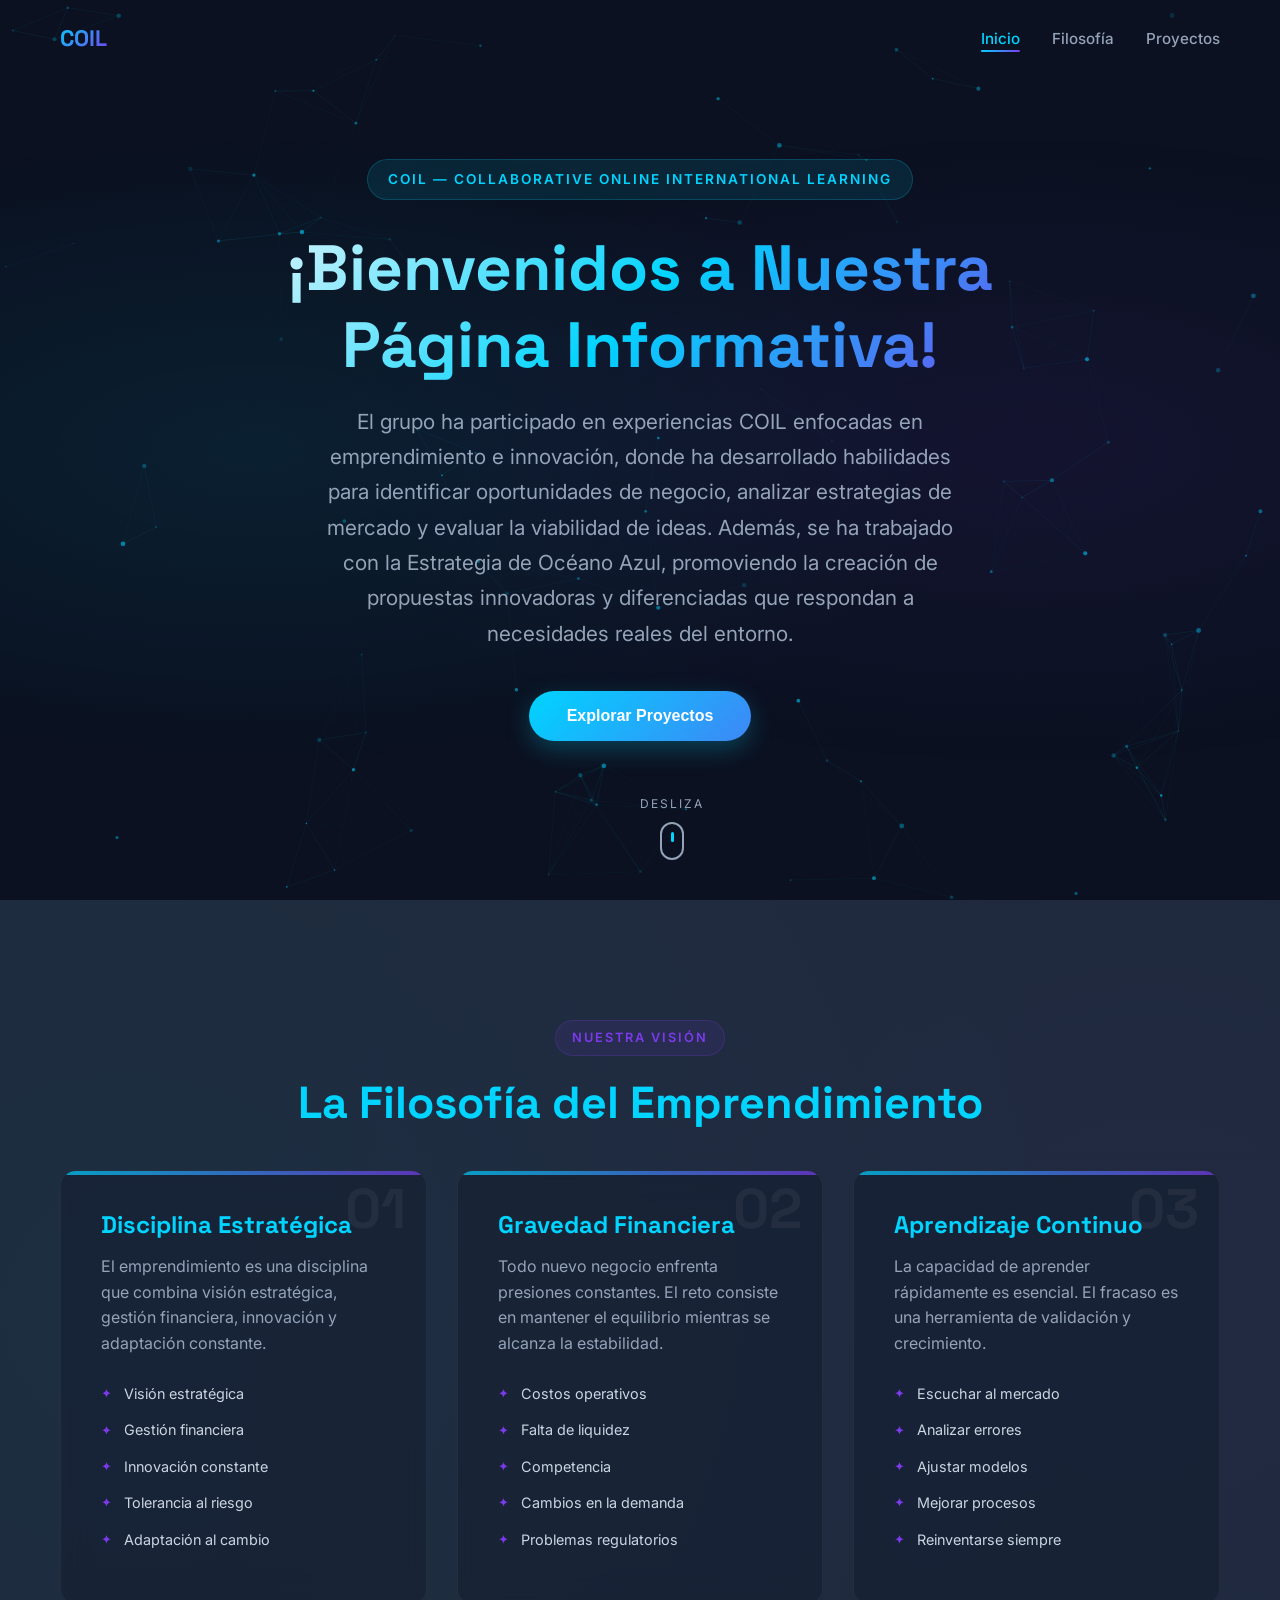
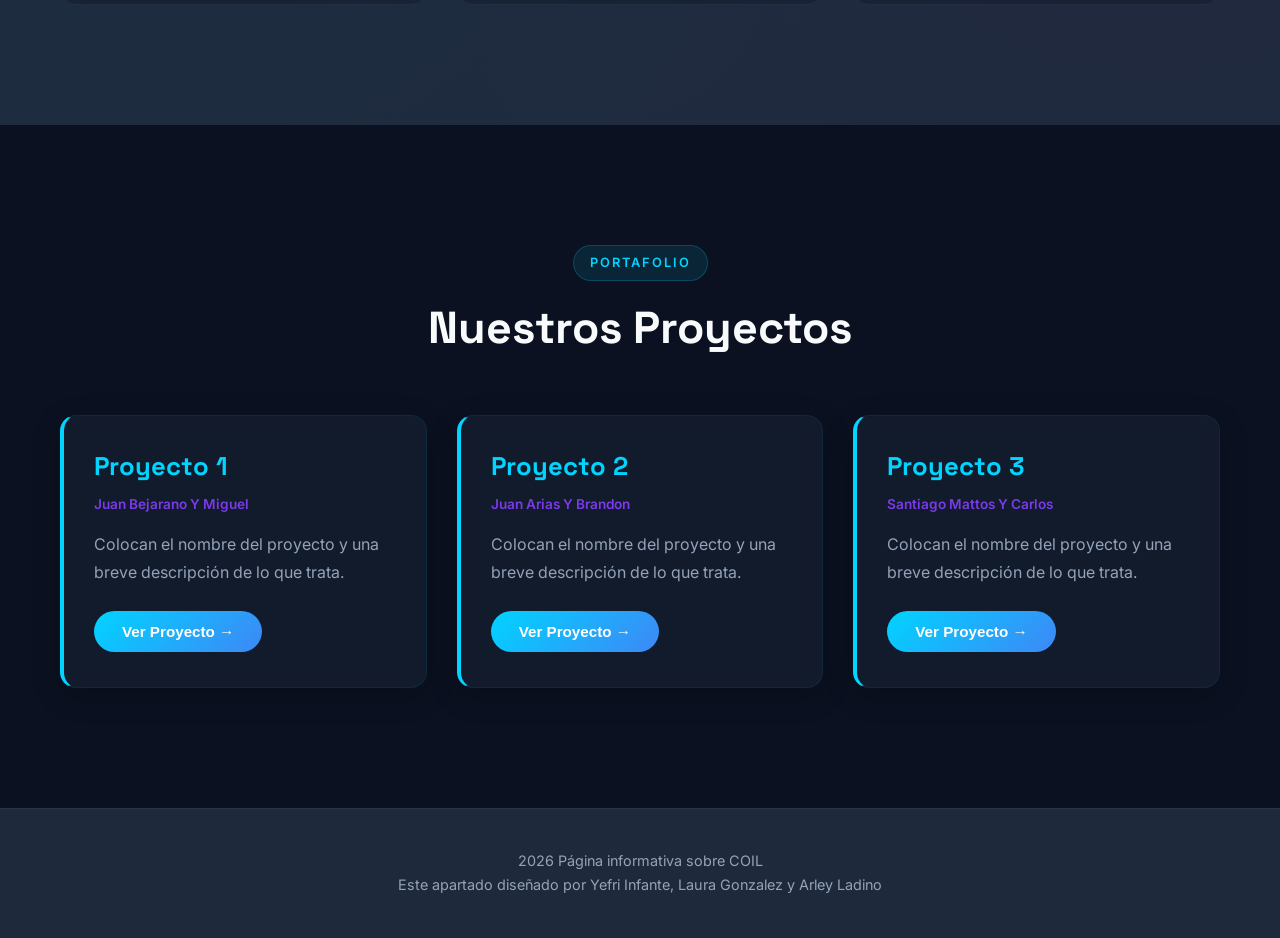
==== commit 93eb0eb9: "Cambio footer index" ====
--- a/HTML/index.html
+++ b/HTML/index.html
@@ -142,7 +142,7 @@
  
     <footer>
         <p> 2026 Página informativa sobre COIL</p>
-        <p>Este apartado diseñado por Yefri Infante, Laura Gonzalez y Arley</p>
+        <p>Este apartado diseñado por Yefri Infante, Laura Gonzalez y Arley Ladino</p>
     </footer>
 
     <script src="../JS/Index.js"></script>
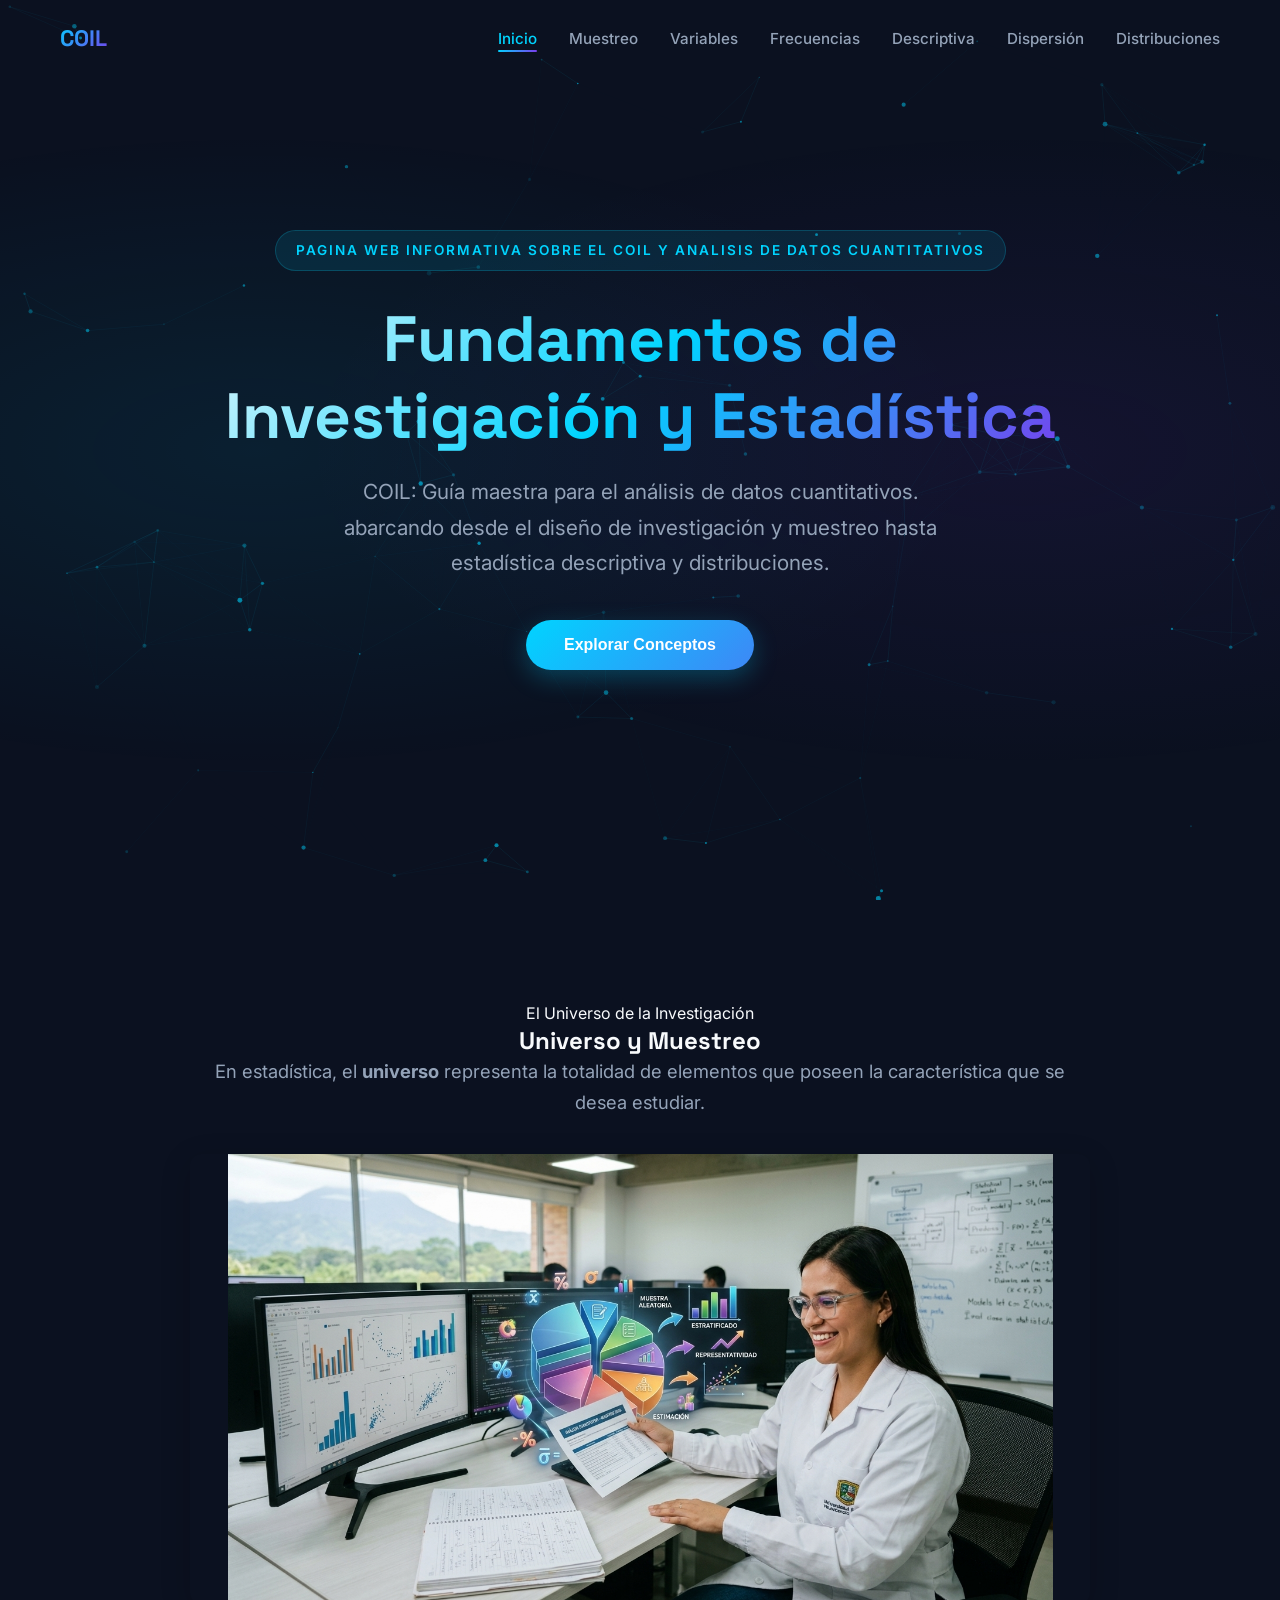
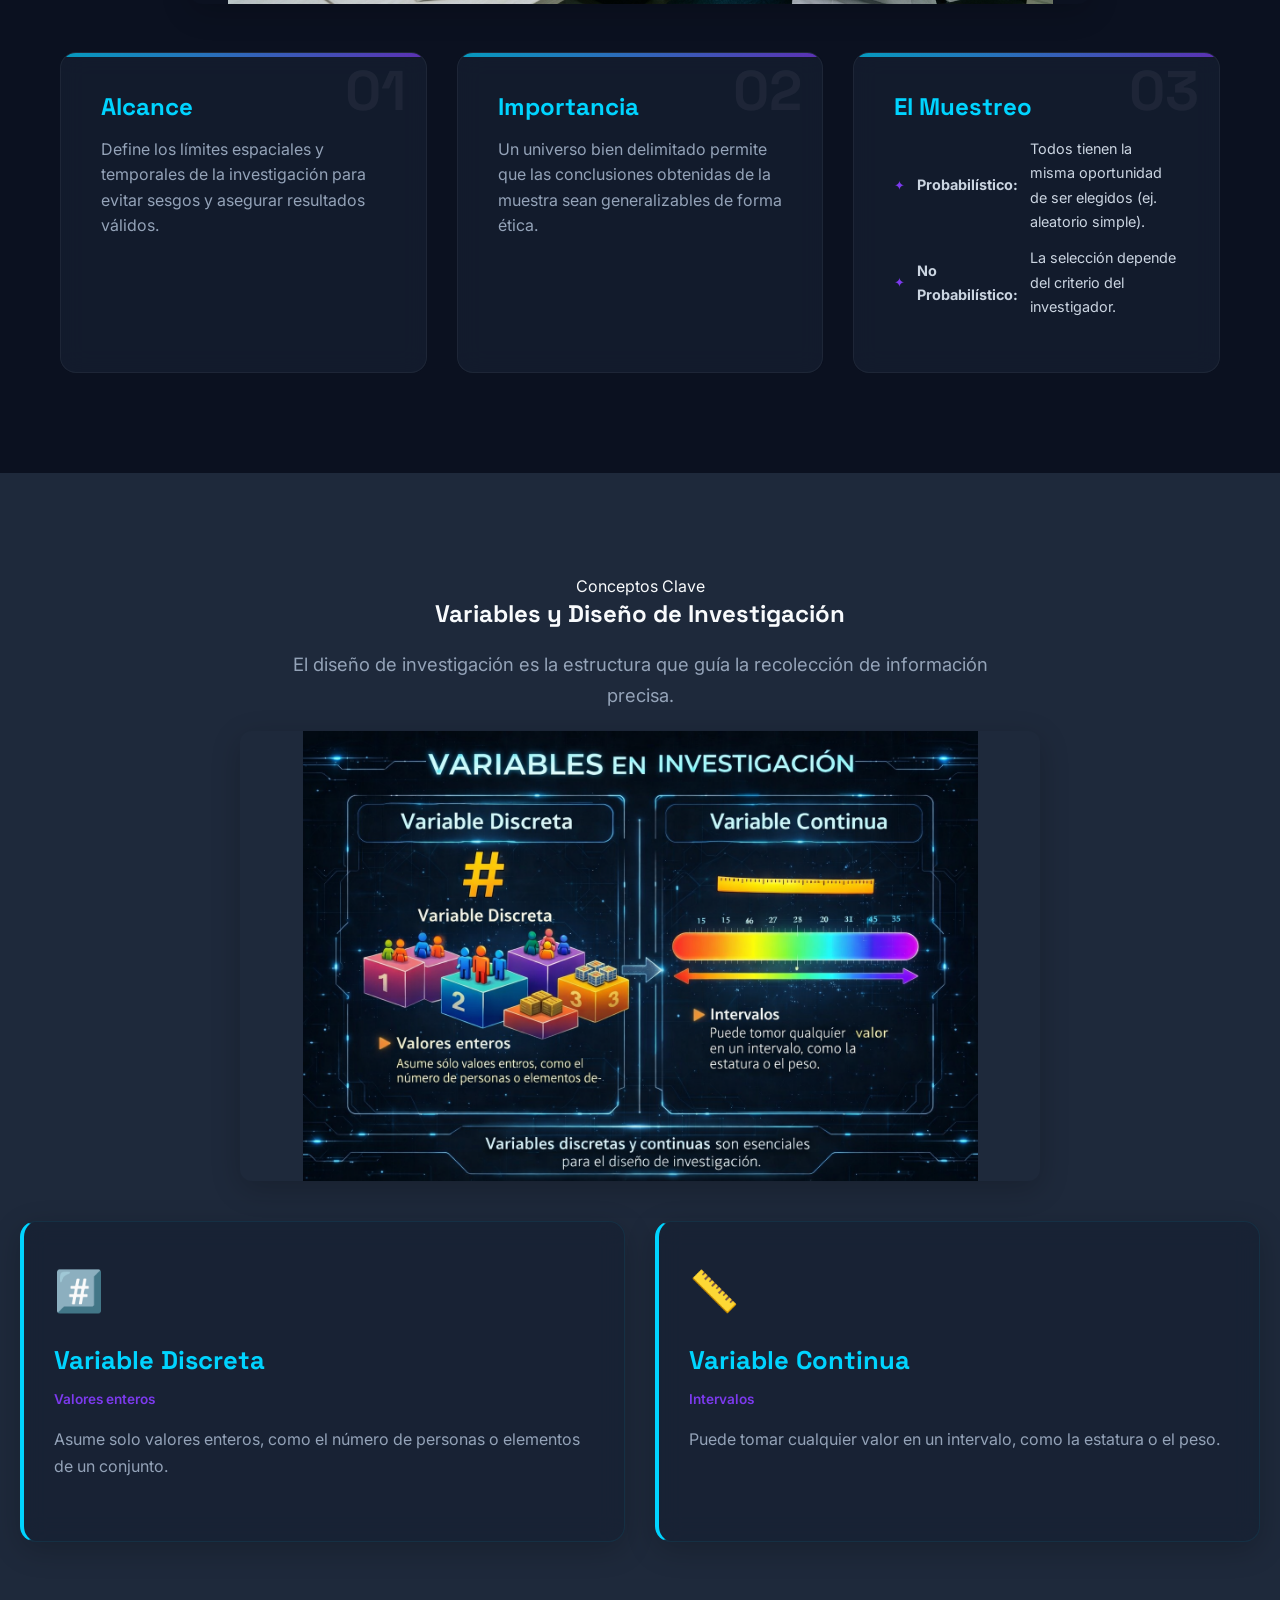
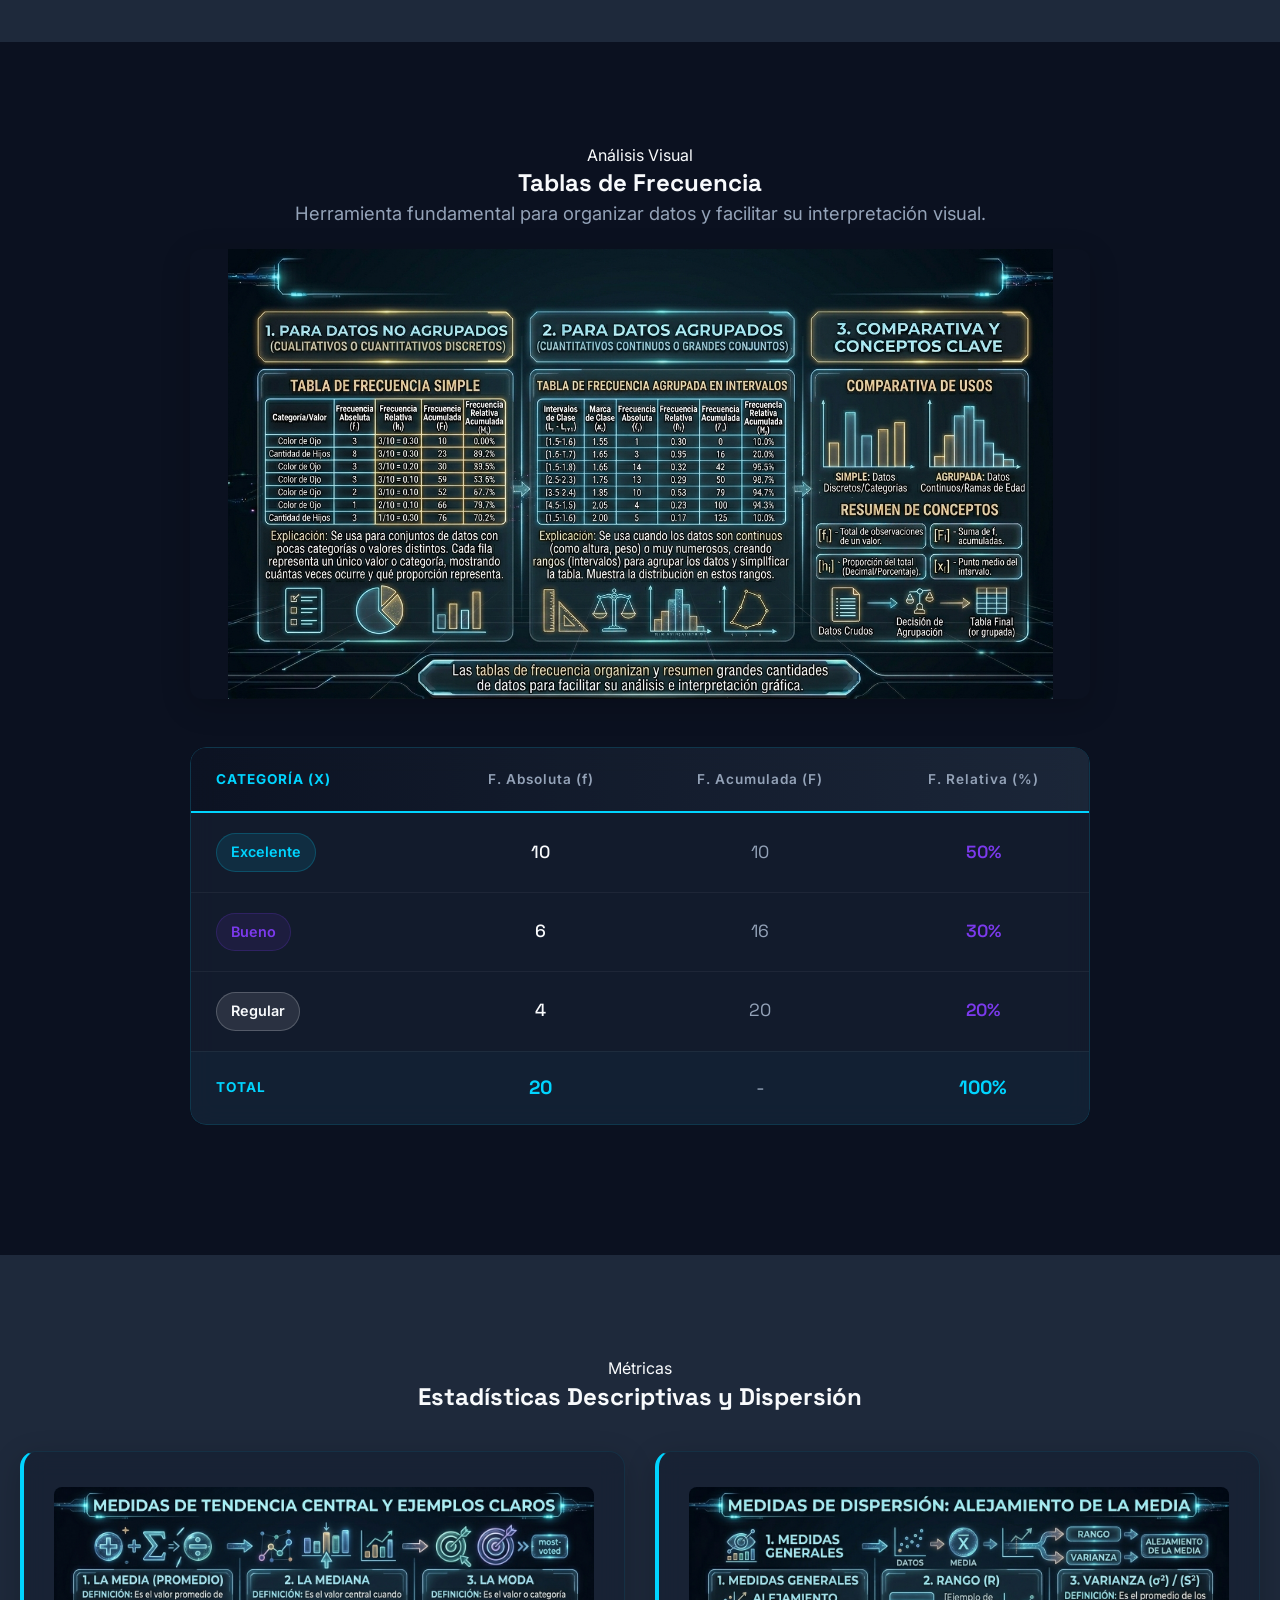
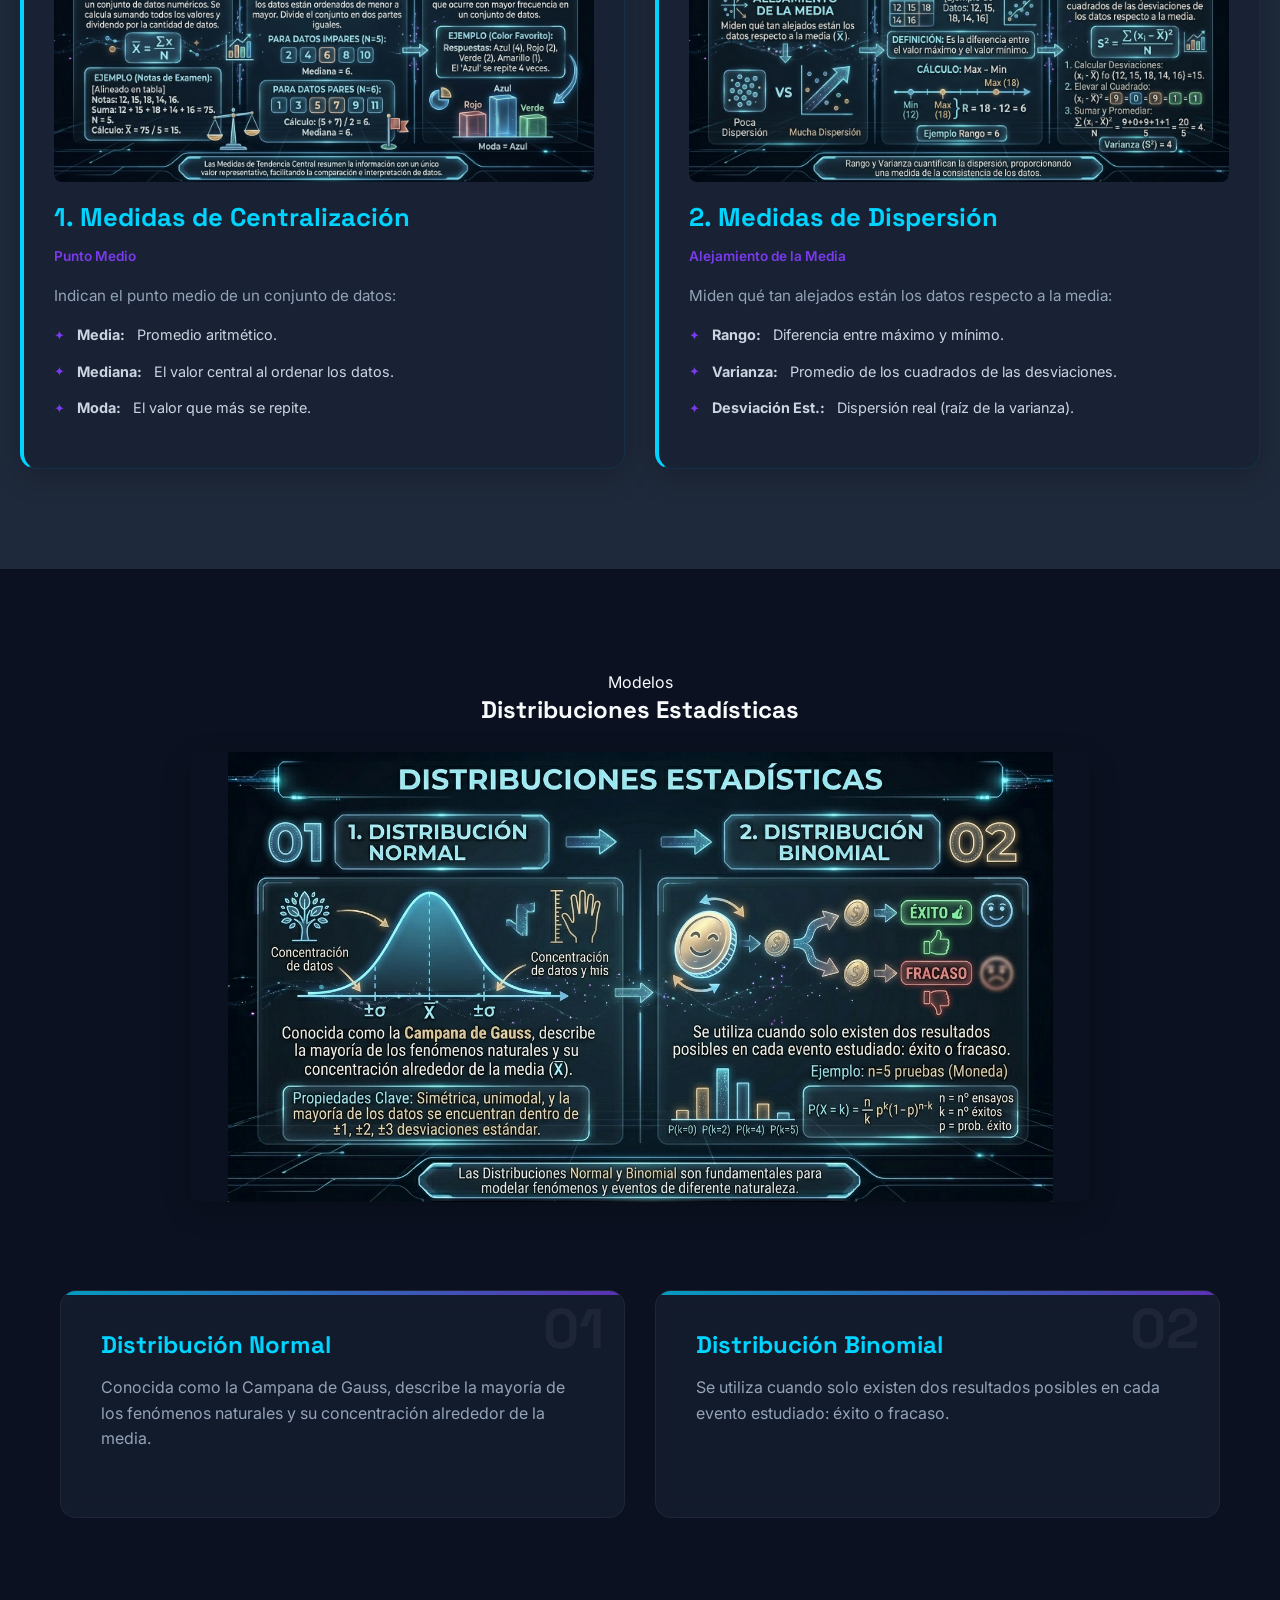
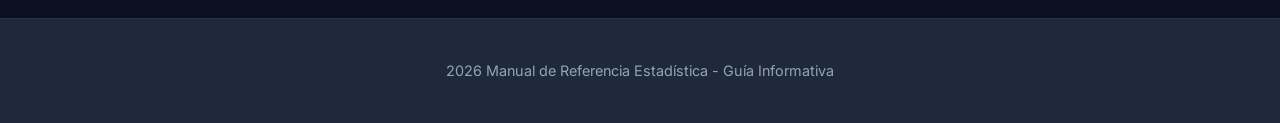
==== commit ba367b4c: "Mejora de informacion e implementacion de imagenes explicativas alucivas al proyecto y temas vistos" ====
--- a/HTML/index.html
+++ b/HTML/index.html
@@ -3,146 +3,224 @@
 <head>
     <meta charset="UTF-8">
     <meta name="viewport" content="width=device-width, initial-scale=1.0">
-    <title>COIL - Pagina Informativa</title>
-    <meta name="description" content="Pagina informativa sobre COIL.">
-    <meta name="keywords" content="COIL, emprendimiento, innovación, proyectos, colaboración internacional">
-    <meta property="og:title" content="COIL - Pagina Informativa">
-    <meta property="og:description" content="Pagina informativa sobre COIL.">
+    <title>Enciclopedia Digital: Investigación y Estadística</title>
+    <meta name="description" content="Guía maestra para el análisis de datos científicos.">
+    <meta name="keywords" content="Estadística, Investigación, Muestreo, Variables, Frecuencias, Dispersión">
+    <meta property="og:title" content="Enciclopedia Digital: Investigación y Estadística">
+    <meta property="og:description" content="Guía maestra para el análisis de datos científicos.">
     <meta property="og:type" content="website">
     <link rel="icon" href="data:image/svg+xml,<svg xmlns='http://www.w3.org/2000/svg' viewBox='0 0 100 100'><text y='.9em' font-size='90'></text></svg>">
     <link rel="stylesheet" href="../CSS/index.css">
 </head>
 <body>
 
-   
     <canvas id="particles-canvas"></canvas>
 
-   
     <header id="header">
         <nav>
             <div class="logo">COIL</div>
             <ul class="Links">
                 <li><a href="#Inicio" class="active">Inicio</a></li>
-                <li><a href="#Filosofia">Filosofía</a></li>
-                <li><a href="#Proyectos">Proyectos</a></li>
-                
+                <li><a href="#muestreo">Muestreo</a></li>
+                <li><a href="#variables">Variables</a></li>
+                <li><a href="#frecuencias">Frecuencias</a></li>
+                <li><a href="#descriptiva">Descriptiva</a></li>
+                <li><a href="#dispersión">Dispersión</a></li>
+                <li><a href="#distribuciones">Distribuciones</a></li>
             </ul>
         </nav>
     </header>
 
     <section id="Inicio">
         <div class="Inicio_contenedorz">
-            <span class="badge"> COIL — Collaborative Online International Learning</span>
-            <h2>¡Bienvenidos a Nuestra Página Informativa!</h2>
-            <p>El grupo ha participado en experiencias COIL enfocadas en emprendimiento e innovación, donde ha desarrollado habilidades 
-                para identificar oportunidades de negocio, analizar estrategias de mercado y evaluar la viabilidad de ideas. Además, se ha 
-                trabajado con la Estrategia de Océano Azul, promoviendo la creación de propuestas innovadoras y diferenciadas que respondan a 
-                necesidades reales del entorno.
-            </p>
-            <button id="Explorar-proyectos">Explorar Proyectos</button>
-        </div>
-        <div class="scroll-indicator">
-            <span>Desliza</span>
-            <div class="mouse"></div>
-        </div>
-    </section>
-
-    
-    <section id="Filosofia">
-        <div class="contenido fade-in">
-            <span class="section-tag">Nuestra Visión</span>
-            <h2>La Filosofía del Emprendimiento</h2>
+            <span class="badge"> Pagina web informativa sobre el coil y analisis de datos cuantitativos</span>
+            <h2>Fundamentos de Investigación y Estadística</h2>
+            <p>
+                COIL: Guía maestra para el análisis de datos cuantitativos.
+                abarcando desde el diseño de investigación y muestreo hasta estadística descriptiva y distribuciones.
+            </p>
+            <button id="Explorar-proyectos" onclick="window.location.href='#muestreo'">Explorar Conceptos</button>
+        </div>
+
+    </section>
+
+    <section id="muestreo">
+        <div class="contenido fade-in" style="text-align: center; max-width: 900px; margin: 0 auto;">
+            <span class="section-tag">El Universo de la Investigación</span>
+            <h2>Universo y Muestreo</h2>
+            <p style="color: var(--text-muted); font-size: 1.15rem; margin-bottom: 20px;">
+                En estadística, el <strong>universo</strong> representa la totalidad de elementos que poseen la característica que se desea estudiar.
+            </p>
+            <img src="../Img/Muestreo.png" alt="Concepto de Muestreo" style="width: 100%; max-height: 450px; object-fit: contain; border-radius: 12px; margin-top: 15px; box-shadow: 0 8px 30px rgba(0,0,0,0.2);">
         </div>
 
         <div class="filosofia-grid">
             <div class="filosofia-card fade-in">
                 <div class="card-number">01</div>
-                <h3>Disciplina Estratégica</h3>
-                <p>El emprendimiento es una disciplina que combina visión estratégica, gestión financiera, innovación y adaptación constante.</p>
+                <h3>Alcance</h3>
+                <p>Define los límites espaciales y temporales de la investigación para evitar sesgos y asegurar resultados válidos.</p>
+            </div>
+
+            <div class="filosofia-card fade-in">
+                <div class="card-number">02</div>
+                <h3>Importancia</h3>
+                <p>Un universo bien delimitado permite que las conclusiones obtenidas de la muestra sean generalizables de forma ética.</p>
+            </div>
+
+            <div class="filosofia-card fade-in">
+                <div class="card-number">03</div>
+                <h3>El Muestreo</h3>
                 <ul class="card-list">
-                    <li>Visión estratégica</li>
-                    <li>Gestión financiera</li>
-                    <li>Innovación constante</li>
-                    <li>Tolerancia al riesgo</li>
-                    <li>Adaptación al cambio</li>
+                    <li><strong>Probabilístico:</strong> Todos tienen la misma oportunidad de ser elegidos (ej. aleatorio simple).</li>
+                    <li><strong>No Probabilístico:</strong> La selección depende del criterio del investigador.</li>
                 </ul>
             </div>
-
+        </div>
+    </section>
+
+    <section id="variables" style="background-color: var(--secondary-color);">
+        <div class="section-header fade-in" style="text-align: center; margin-bottom: 40px;">
+            <span class="section-tag">Conceptos Clave</span>
+            <h2>Variables y Diseño de Investigación</h2>
+            <p style="text-align: center; color: var(--text-muted); max-width: 750px; margin: 20px auto; font-size: 1.15rem;">
+                El diseño de investigación es la estructura que guía la recolección de información precisa.
+            </p>
+            <img src="../Img/Variables y diseño de investigacion.png" alt="Variables y Datos" style="width: 100%; max-width: 800px; max-height: 450px; object-fit: contain; border-radius: 12px; margin: 15px auto; display: block; box-shadow: 0 8px 30px rgba(0,0,0,0.2);">
+        </div>
+
+        <div class="proyectos-grid">
+            <div class="Tarjetas-Proyectos fade-in-left">
+                <div class="card-icon" style="color: var(--accent-color);">#️⃣</div>
+                <h3>Variable Discreta</h3>
+                <span class="team">Valores enteros</span>
+                <p>Asume solo valores enteros, como el número de personas o elementos de un conjunto.</p>
+            </div>
+            <div class="Tarjetas-Proyectos fade-in-right">
+                <div class="card-icon" style="color: var(--highlight-color);">📏</div>
+                <h3>Variable Continua</h3>
+                <span class="team">Intervalos</span>
+                <p>Puede tomar cualquier valor en un intervalo, como la estatura o el peso.</p>
+            </div>
+        </div>
+    </section>
+
+    <section id="frecuencias">
+        <div class="contenido fade-in" style="text-align: center; max-width: 900px; margin: 0 auto;">
+            <span class="section-tag">Análisis Visual</span>
+            <h2>Tablas de Frecuencia</h2>
+            <p style="color: var(--text-muted); font-size: 1.15rem; margin-bottom: 20px;">
+                Herramienta fundamental para organizar datos y facilitar su interpretación visual.
+            </p>
+            <img src="../Img/Tablas de frecuencia.png" alt="Gráfico de Barras y Frecuencias" style="width: 100%; max-height: 450px; object-fit: contain; border-radius: 12px; margin-bottom: 40px; box-shadow: 0 8px 30px rgba(0,0,0,0.2);">
+            
+            <div class="Bloque-contenido fade-in-scale" style="text-align: left; overflow-x: auto; padding: 0; background: transparent; border: none; box-shadow: none;">
+                <div style="background: var(--card-glass); border-radius: 16px; border: 1px solid rgba(0, 212, 255, 0.15); box-shadow: 0 10px 40px rgba(0,0,0,0.3); overflow: hidden; backdrop-filter: blur(12px);">
+                    <table style="width: 100%; min-width: 600px; border-collapse: collapse; color: var(--text-color); text-align: center;">
+                        <thead>
+                            <tr style="background: linear-gradient(90deg, rgba(11, 17, 32, 0.8), rgba(30, 41, 59, 0.8)); border-bottom: 2px solid var(--accent-color);">
+                                <th style="padding: 20px 25px; text-align: left; color: var(--accent-color); font-weight: 700; text-transform: uppercase; font-size: 0.85rem; letter-spacing: 1px;">Categoría (X)</th>
+                                <th style="padding: 20px 15px; color: var(--text-muted); font-weight: 600; font-size: 0.85rem; letter-spacing: 1px;">F. Absoluta (f)</th>
+                                <th style="padding: 20px 15px; color: var(--text-muted); font-weight: 600; font-size: 0.85rem; letter-spacing: 1px;">F. Acumulada (F)</th>
+                                <th style="padding: 20px 15px; color: var(--text-muted); font-weight: 600; font-size: 0.85rem; letter-spacing: 1px;">F. Relativa (%)</th>
+                            </tr>
+                        </thead>
+                        <tbody>
+                            <tr style="border-bottom: 1px solid rgba(255,255,255,0.05); transition: all 0.3s;" onmouseover="this.style.background='rgba(0, 212, 255, 0.05)'; this.style.transform='scale(1.01)';" onmouseout="this.style.background='transparent'; this.style.transform='scale(1)';">
+                                <td style="padding: 20px 25px; text-align: left;">
+                                    <span style="display: inline-block; padding: 6px 14px; border-radius: 20px; background: rgba(0, 212, 255, 0.1); color: var(--accent-color); font-weight: 600; font-size: 0.9rem; border: 1px solid rgba(0, 212, 255, 0.2);">Excelente</span>
+                                </td>
+                                <td style="padding: 20px 15px; font-family: 'Space Grotesk', sans-serif; font-size: 1.1rem; font-weight: 500;">10</td>
+                                <td style="padding: 20px 15px; font-family: 'Space Grotesk', sans-serif; font-size: 1.1rem; color: var(--text-muted);">10</td>
+                                <td style="padding: 20px 15px; font-family: 'Space Grotesk', sans-serif; font-size: 1.1rem; color: var(--highlight-color); font-weight: 600;">50%</td>
+                            </tr>
+                            <tr style="border-bottom: 1px solid rgba(255,255,255,0.05); transition: all 0.3s;" onmouseover="this.style.background='rgba(0, 212, 255, 0.05)'; this.style.transform='scale(1.01)';" onmouseout="this.style.background='transparent'; this.style.transform='scale(1)';">
+                                <td style="padding: 20px 25px; text-align: left;">
+                                    <span style="display: inline-block; padding: 6px 14px; border-radius: 20px; background: rgba(124, 58, 237, 0.1); color: var(--highlight-color); font-weight: 600; font-size: 0.9rem; border: 1px solid rgba(124, 58, 237, 0.2);">Bueno</span>
+                                </td>
+                                <td style="padding: 20px 15px; font-family: 'Space Grotesk', sans-serif; font-size: 1.1rem; font-weight: 500;">6</td>
+                                <td style="padding: 20px 15px; font-family: 'Space Grotesk', sans-serif; font-size: 1.1rem; color: var(--text-muted);">16</td>
+                                <td style="padding: 20px 15px; font-family: 'Space Grotesk', sans-serif; font-size: 1.1rem; color: var(--highlight-color); font-weight: 600;">30%</td>
+                            </tr>
+                            <tr style="border-bottom: 1px solid rgba(255,255,255,0.05); transition: all 0.3s;" onmouseover="this.style.background='rgba(0, 212, 255, 0.05)'; this.style.transform='scale(1.01)';" onmouseout="this.style.background='transparent'; this.style.transform='scale(1)';">
+                                <td style="padding: 20px 25px; text-align: left;">
+                                    <span style="display: inline-block; padding: 6px 14px; border-radius: 20px; background: rgba(248, 250, 252, 0.1); color: var(--text-color); font-weight: 600; font-size: 0.9rem; border: 1px solid rgba(255, 255, 255, 0.2);">Regular</span>
+                                </td>
+                                <td style="padding: 20px 15px; font-family: 'Space Grotesk', sans-serif; font-size: 1.1rem; font-weight: 500;">4</td>
+                                <td style="padding: 20px 15px; font-family: 'Space Grotesk', sans-serif; font-size: 1.1rem; color: var(--text-muted);">20</td>
+                                <td style="padding: 20px 15px; font-family: 'Space Grotesk', sans-serif; font-size: 1.1rem; color: var(--highlight-color); font-weight: 600;">20%</td>
+                            </tr>
+                            <tr style="background: rgba(0, 212, 255, 0.03);">
+                                <td style="padding: 20px 25px; text-align: left; font-weight: 700; color: var(--accent-color); text-transform: uppercase; font-size: 0.85rem; letter-spacing: 1px;">Total</td>
+                                <td style="padding: 20px 15px; font-family: 'Space Grotesk', sans-serif; font-size: 1.2rem; font-weight: 700; color: var(--accent-color);">20</td>
+                                <td style="padding: 20px 15px; font-family: 'Space Grotesk', sans-serif; font-size: 1.2rem; color: var(--text-muted);">-</td>
+                                <td style="padding: 20px 15px; font-family: 'Space Grotesk', sans-serif; font-size: 1.2rem; font-weight: 700; color: var(--accent-color);">100%</td>
+                            </tr>
+                        </tbody>
+                    </table>
+                </div>
+            </div>
+        </div>
+    </section>
+
+    <section id="descriptiva" style="background-color: var(--secondary-color);">
+        <div class="section-header fade-in" style="text-align: center; margin-bottom: 40px;">
+            <span class="section-tag">Métricas</span>
+            <h2 id="dispersión">Estadísticas Descriptivas y Dispersión</h2>
+        </div>
+
+        <div class="proyectos-grid">
+            <div class="Tarjetas-Proyectos fade-in-left">
+                <img src="../Img/Medidas de Tendencia central.png" alt="Media Mediana y Moda" style="width: 100%; max-height: 350px; border-radius: 8px; margin-bottom: 20px; object-fit: contain;">
+                <h3>1. Medidas de Centralización</h3>
+                <span class="team">Punto Medio</span>
+                <p style="font-size: 0.95rem; margin-bottom: 15px;">Indican el punto medio de un conjunto de datos:</p>
+                <ul class="card-list">
+                    <li><strong>Media:</strong> Promedio aritmético.</li>
+                    <li><strong>Mediana:</strong> El valor central al ordenar los datos.</li>
+                    <li><strong>Moda:</strong> El valor que más se repite.</li>
+                </ul>
+            </div>
+
+            <div class="Tarjetas-Proyectos fade-in-right">
+                <img src="../Img/Medidas de Dispercion.png" alt="Desviación Estándar" style="width: 100%; max-height: 350px; border-radius: 8px; margin-bottom: 20px; object-fit: contain;">
+                <h3>2. Medidas de Dispersión</h3>
+                <span class="team">Alejamiento de la Media</span>
+                <p style="font-size: 0.95rem; margin-bottom: 15px;">Miden qué tan alejados están los datos respecto a la media:</p>
+                <ul class="card-list">
+                    <li><strong>Rango:</strong> Diferencia entre máximo y mínimo.</li>
+                    <li><strong>Varianza:</strong> Promedio de los cuadrados de las desviaciones.</li>
+                    <li><strong>Desviación Est.:</strong> Dispersión real (raíz de la varianza).</li>
+                </ul>
+            </div>
+        </div>
+    </section>
+
+    <section id="distribuciones">
+        <div class="contenido fade-in" style="text-align: center; max-width: 900px; margin: 0 auto;">
+            <span class="section-tag">Modelos</span>
+            <h2>Distribuciones Estadísticas</h2>
+            <br>
+            <img src="../Img/Distribuciones Estadisticas.png" alt="Distribución Normal" style="width: 100%; max-height: 450px; object-fit: contain; border-radius: 12px; margin-bottom: 40px; box-shadow: 0 8px 30px rgba(0,0,0,0.2);">
+        </div>
+        
+        <div class="filosofia-grid">
+            <div class="filosofia-card fade-in">
+                <div class="card-number">01</div>
+                <h3>Distribución Normal</h3>
+                <p>Conocida como la Campana de Gauss, describe la mayoría de los fenómenos naturales y su concentración alrededor de la media.</p>
+            </div>
             <div class="filosofia-card fade-in">
                 <div class="card-number">02</div>
-                <h3>Gravedad Financiera</h3>
-                <p>Todo nuevo negocio enfrenta presiones constantes. El reto consiste en mantener el equilibrio mientras se alcanza la estabilidad.</p>
-                <ul class="card-list">
-                    <li>Costos operativos</li>
-                    <li>Falta de liquidez</li>
-                    <li>Competencia</li>
-                    <li>Cambios en la demanda</li>
-                    <li>Problemas regulatorios</li>
-                </ul>
-            </div>
-
-            <div class="filosofia-card fade-in">
-                <div class="card-number">03</div>
-                <h3>Aprendizaje Continuo</h3>
-                <p>La capacidad de aprender rápidamente es esencial. El fracaso es una herramienta de validación y crecimiento.</p>
-                <ul class="card-list">
-                    <li>Escuchar al mercado</li>
-                    <li>Analizar errores</li>
-                    <li>Ajustar modelos</li>
-                    <li>Mejorar procesos</li>
-                    <li>Reinventarse siempre</li>
-                </ul>
-            </div>
-        </div>
-    </section>
-
-    
-    <section id="Proyectos">
-        <div class="section-header fade-in">
-            <span class="section-tag">Portafolio</span>
-            <h2>Nuestros Proyectos</h2>
-        </div>
-
-        <div class="proyectos-grid">
-
-            <div class="Tarjetas-Proyectos fade-in-left">
-                <h3>Proyecto 1</h3>
-                <span class="team">Juan Bejarano Y Miguel</span>
-                <p>Colocan el nombre del proyecto y una breve descripción de lo que trata.</p>
-                <button class="proyecto-btn" onclick="window.location.href='proyecto1.html'">
-                    Ver Proyecto →
-                </button>
-            </div>
-
-            <div class="Tarjetas-Proyectos fade-in-scale">
-                <h3>Proyecto 2</h3>
-                <span class="team">Juan Arias Y Brandon</span>
-                <p>Colocan el nombre del proyecto y una breve descripción de lo que trata.</p>
-                <button class="proyecto-btn" onclick="window.location.href='proyecto2.html'">
-                    Ver Proyecto →
-                </button>
-            </div>
-
-            <div class="Tarjetas-Proyectos fade-in-right">
-
-                <h3>Proyecto 3</h3>
-                <span class="team">Santiago Mattos Y Carlos</span>
-                <p>Colocan el nombre del proyecto y una breve descripción de lo que trata.</p>
-                <button class="proyecto-btn" onclick="window.location.href='proyecto3.html'">
-                    Ver Proyecto →
-                </button>
-            </div>
-
-        </div>
-    </section>
-
-  
+                <h3>Distribución Binomial</h3>
+                <p>Se utiliza cuando solo existen dos resultados posibles en cada evento estudiado: éxito o fracaso.</p>
+            </div>
+        </div>
+    </section>
+
     <button id="back-to-top" title="Volver arriba">↑</button>
 
- 
     <footer>
-        <p> 2026 Página informativa sobre COIL</p>
-        <p>Este apartado diseñado por Yefri Infante, Laura Gonzalez y Arley Ladino</p>
+        <p> 2026 Manual de Referencia Estadística - Guía Informativa</p>
     </footer>
 
     <script src="../JS/Index.js"></script>
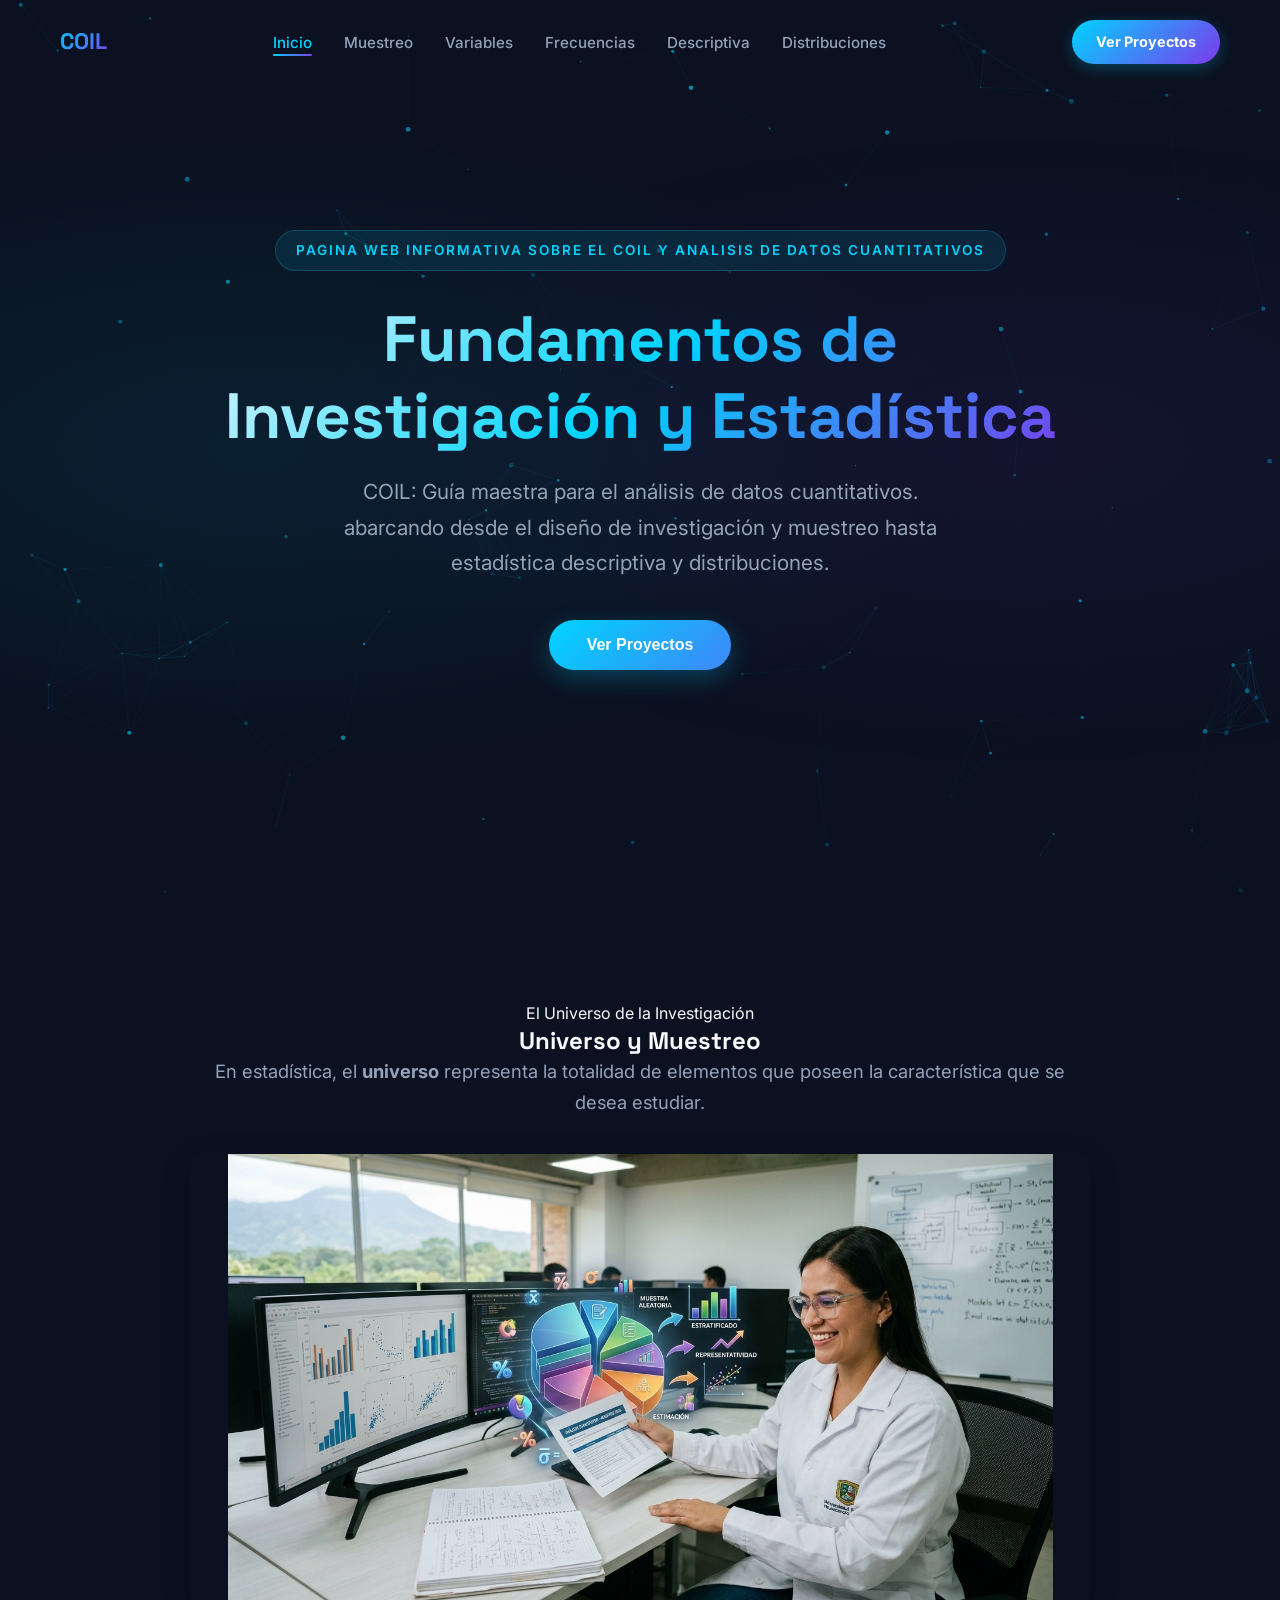
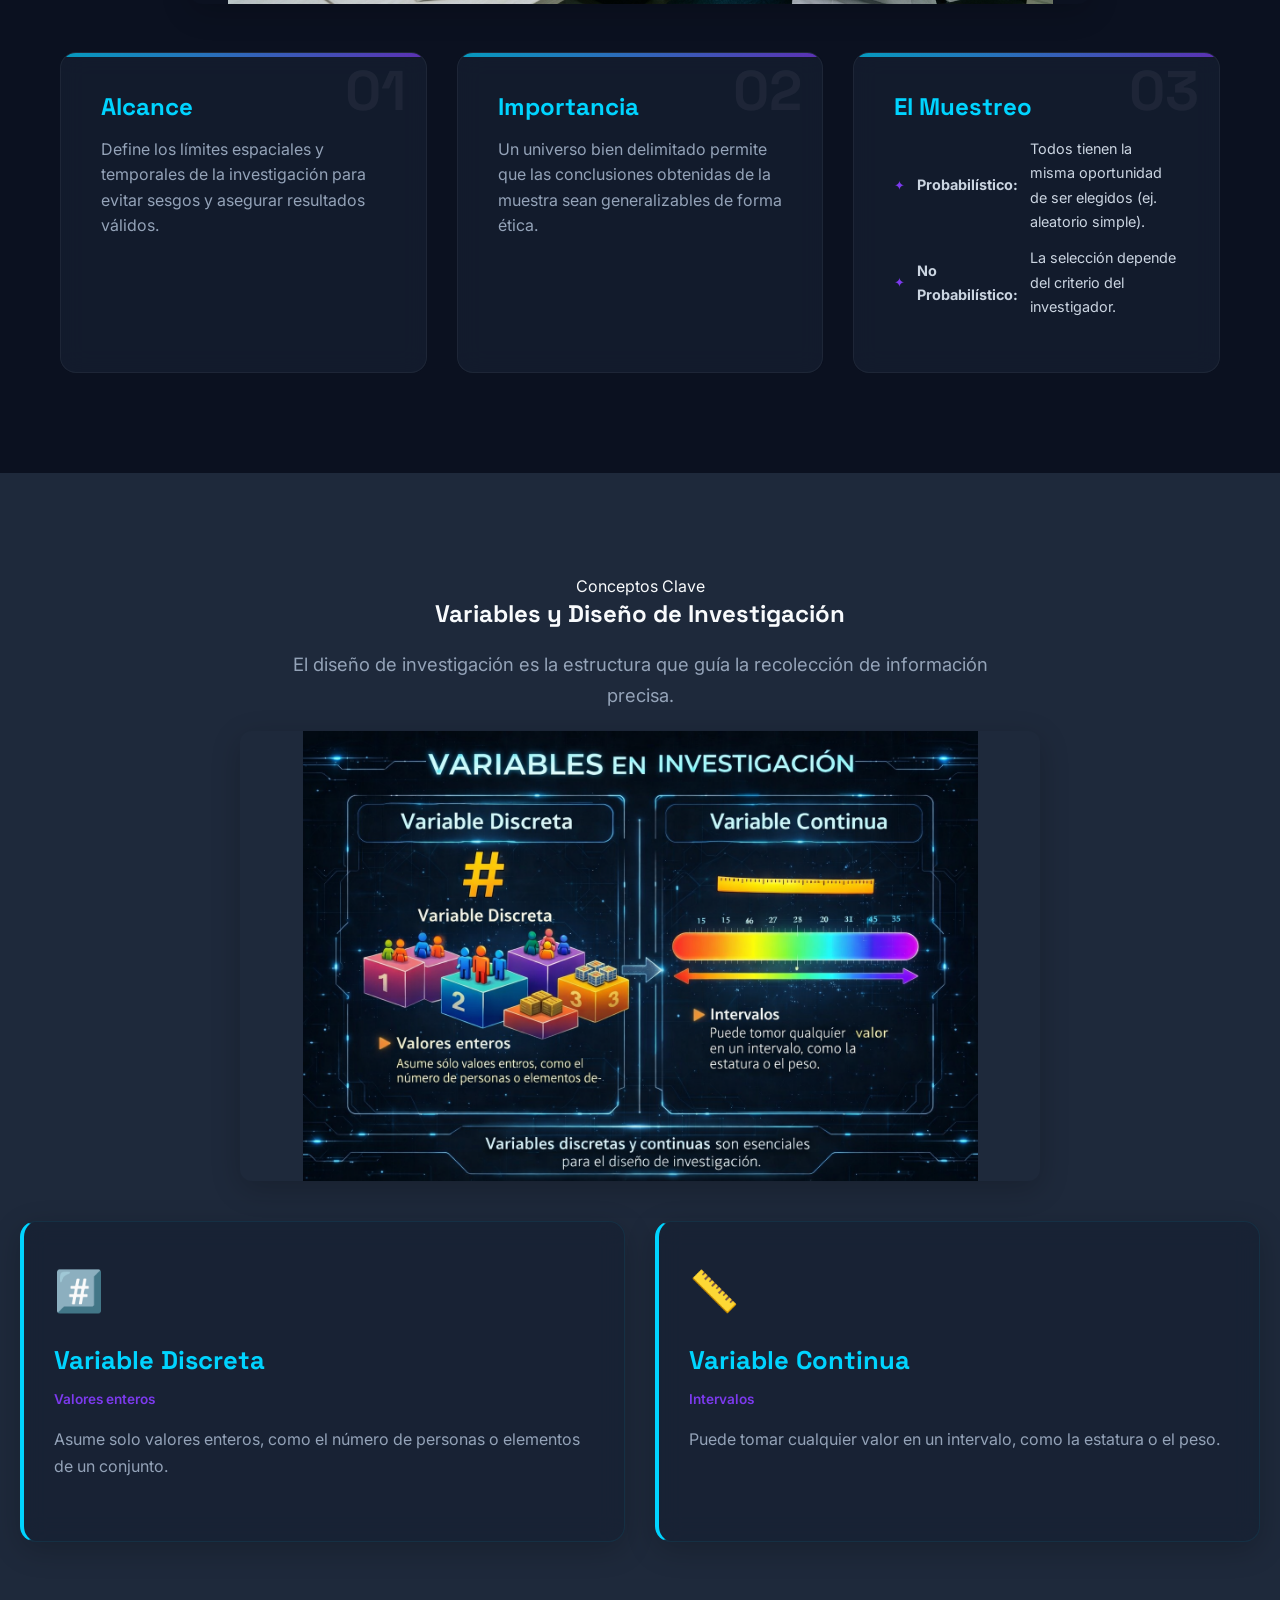
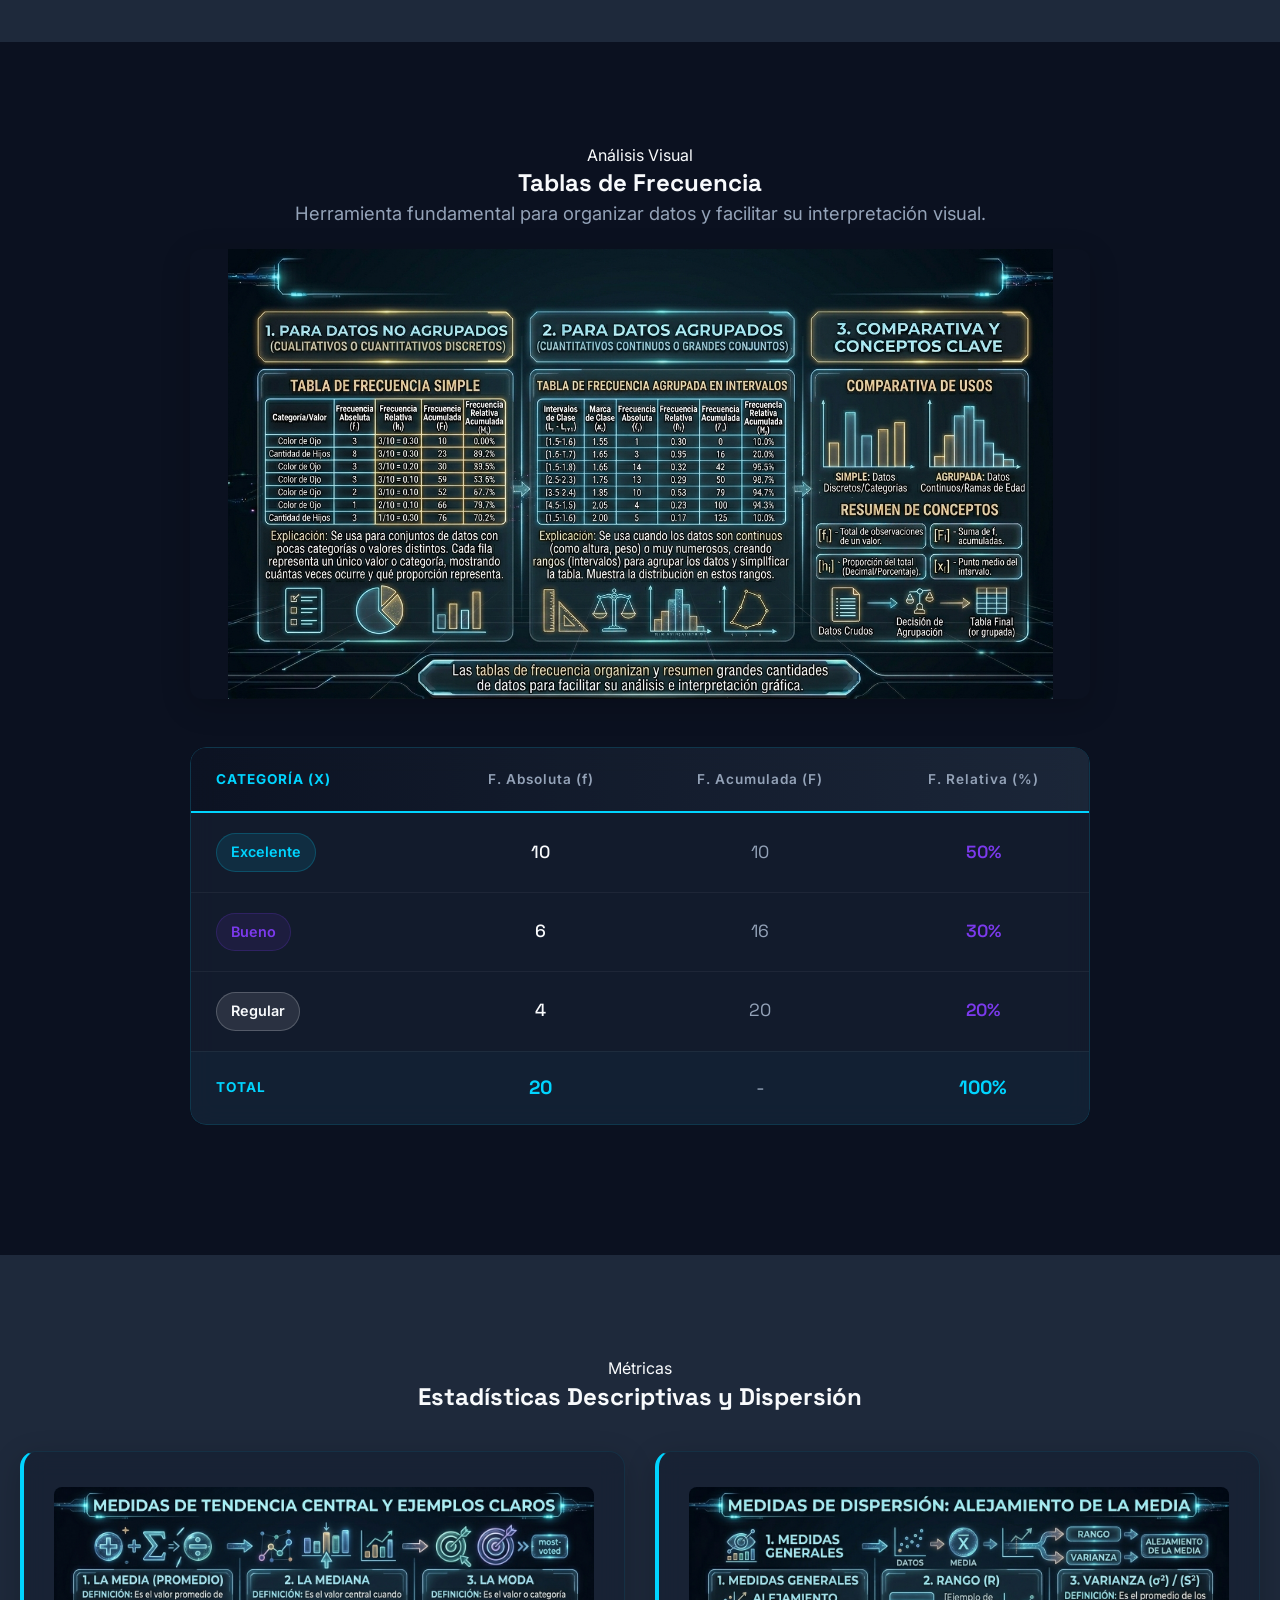
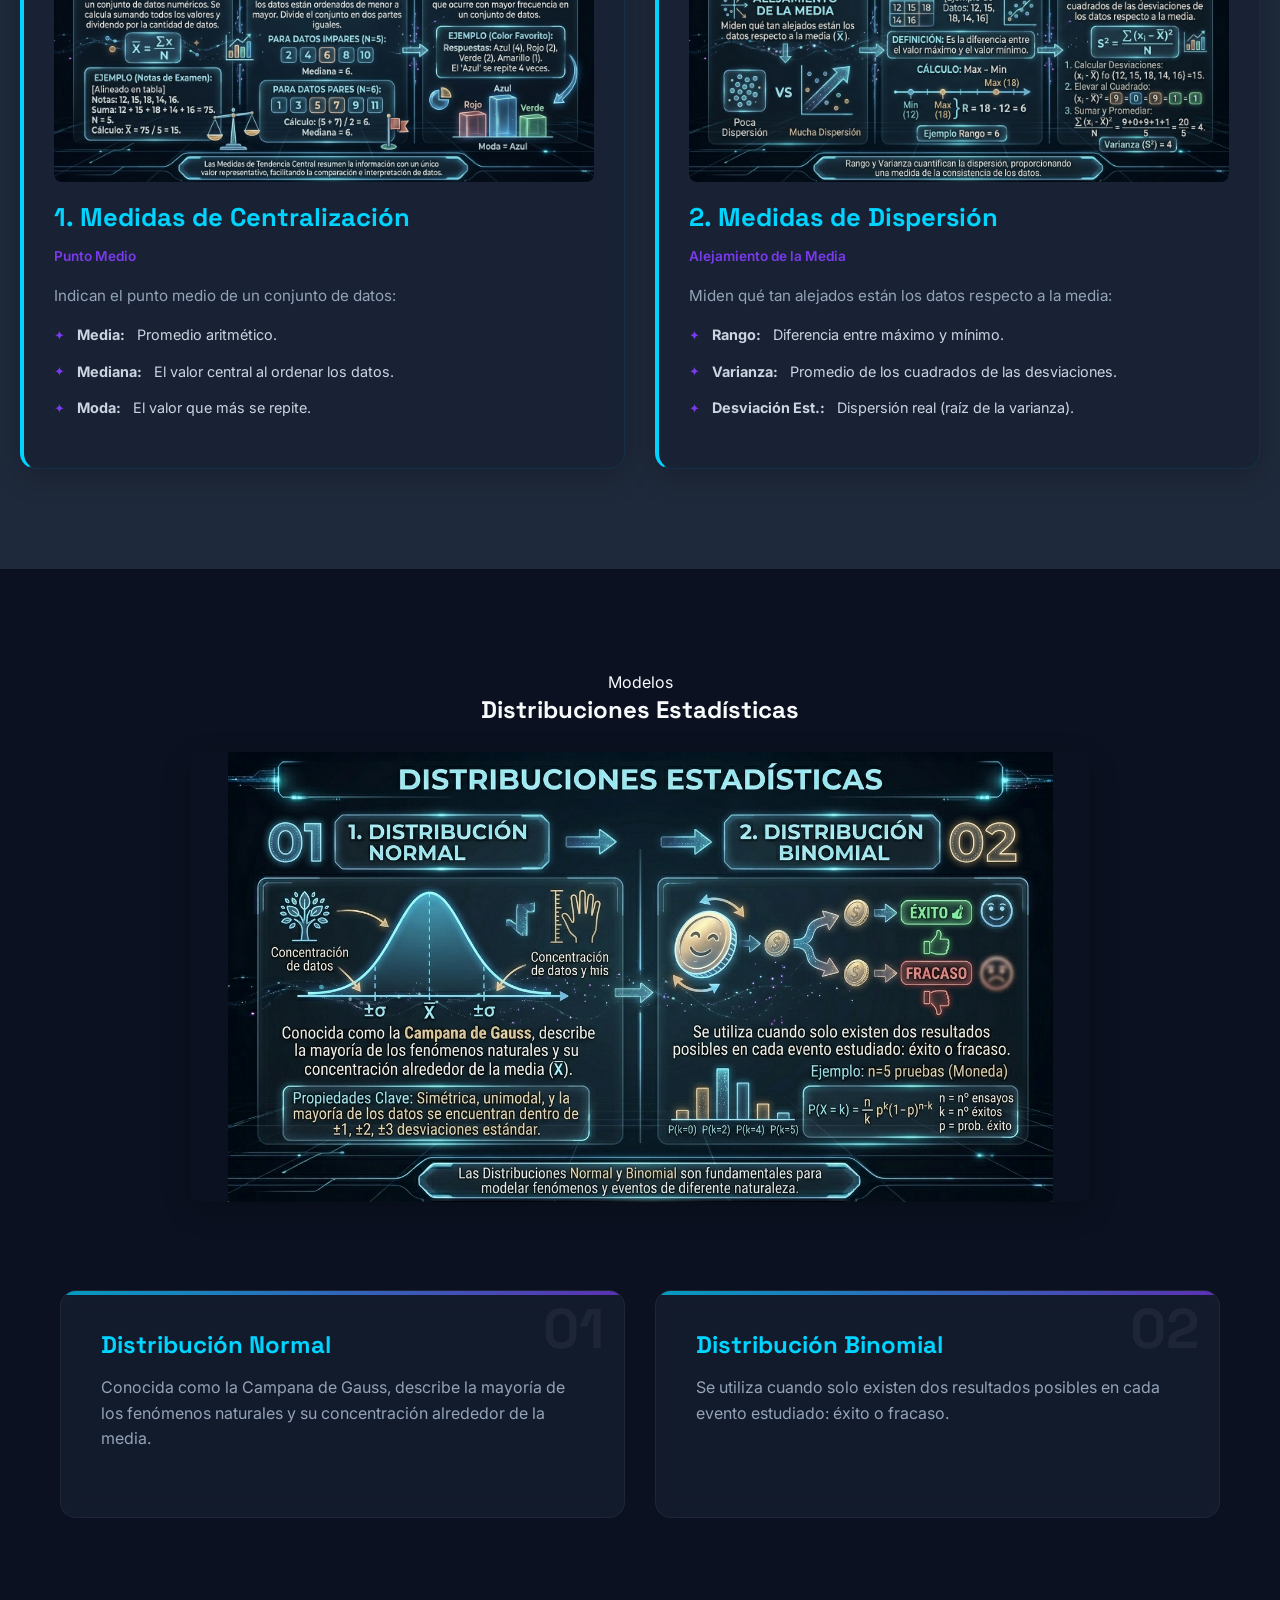
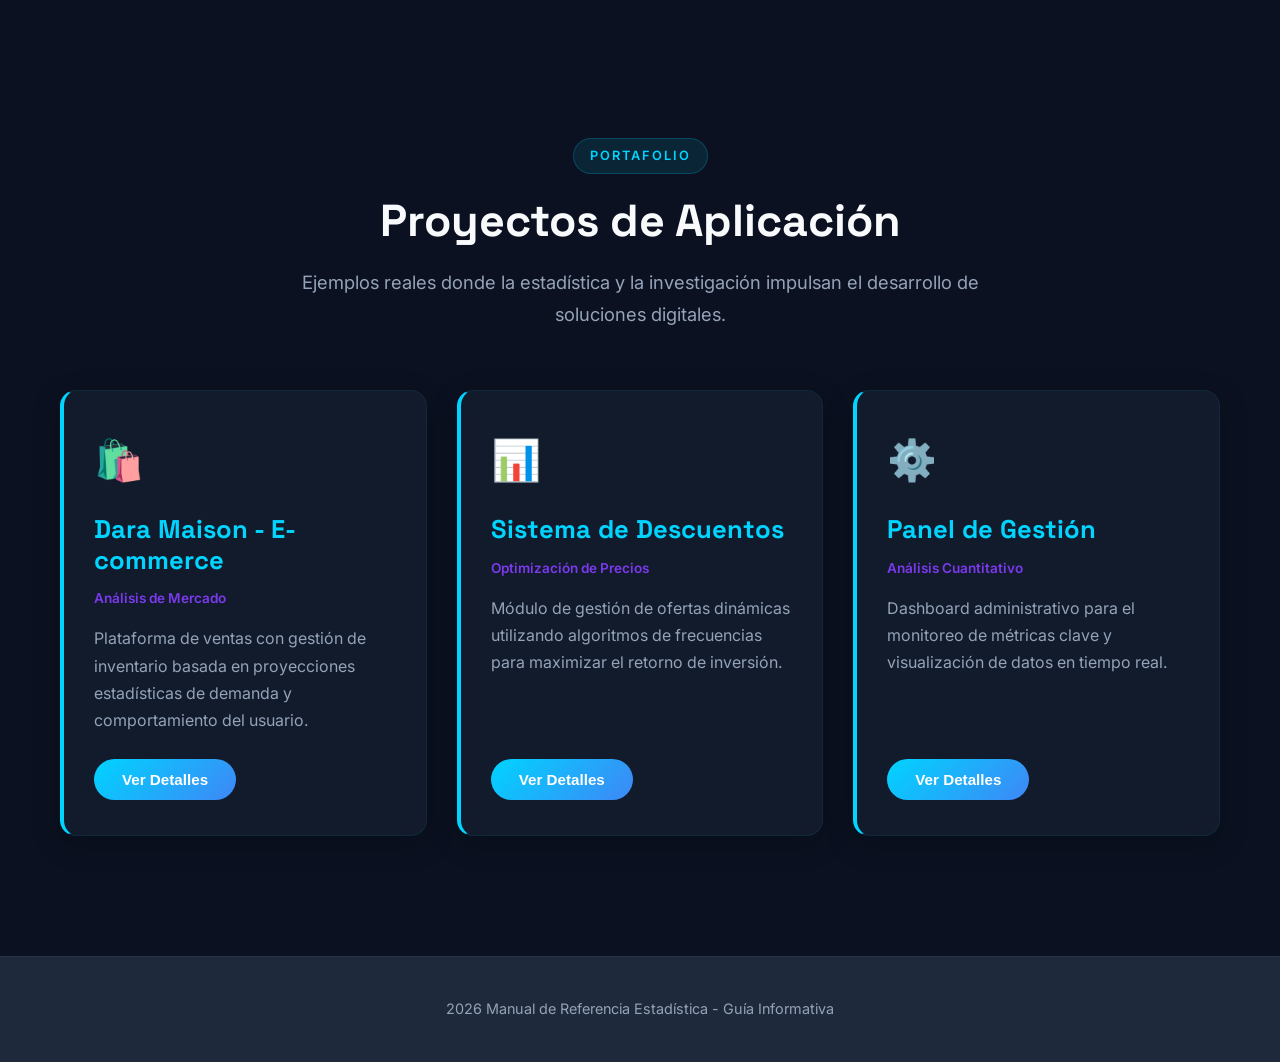
==== commit fae12671: "Mejora" ====
--- a/HTML/index.html
+++ b/HTML/index.html
@@ -25,9 +25,9 @@
                 <li><a href="#variables">Variables</a></li>
                 <li><a href="#frecuencias">Frecuencias</a></li>
                 <li><a href="#descriptiva">Descriptiva</a></li>
-                <li><a href="#dispersión">Dispersión</a></li>
                 <li><a href="#distribuciones">Distribuciones</a></li>
             </ul>
+            <a href="#Proyectos" class="nav-cta">Ver Proyectos</a>
         </nav>
     </header>
 
@@ -39,7 +39,7 @@
                 COIL: Guía maestra para el análisis de datos cuantitativos.
                 abarcando desde el diseño de investigación y muestreo hasta estadística descriptiva y distribuciones.
             </p>
-            <button id="Explorar-proyectos" onclick="window.location.href='#muestreo'">Explorar Conceptos</button>
+            <button id="Explorar-proyectos">Ver Proyectos</button>
         </div>
 
     </section>
@@ -217,6 +217,42 @@
         </div>
     </section>
 
+    <section id="Proyectos">
+        <div class="section-header fade-in">
+            <span class="section-tag">Portafolio</span>
+            <h2>Proyectos de Aplicación</h2>
+            <p style="text-align: center; color: var(--text-muted); max-width: 750px; margin: 20px auto; font-size: 1.15rem;">
+                Ejemplos reales donde la estadística y la investigación impulsan el desarrollo de soluciones digitales.
+            </p>
+        </div>
+
+        <div class="proyectos-grid">
+            <div class="Tarjetas-Proyectos fade-in">
+                <div class="card-icon">🛍️</div>
+                <h3>Dara Maison - E-commerce</h3>
+                <span class="team">Análisis de Mercado</span>
+                <p>Plataforma de ventas con gestión de inventario basada en proyecciones estadísticas de demanda y comportamiento del usuario.</p>
+                <button class="proyecto-btn" onclick="window.location.href='proyecto1.html'">Ver Detalles</button>
+            </div>
+
+            <div class="Tarjetas-Proyectos fade-in">
+                <div class="card-icon">📊</div>
+                <h3>Sistema de Descuentos</h3>
+                <span class="team">Optimización de Precios</span>
+                <p>Módulo de gestión de ofertas dinámicas utilizando algoritmos de frecuencias para maximizar el retorno de inversión.</p>
+                <button class="proyecto-btn" onclick="window.location.href='proyecto2.html'">Ver Detalles</button>
+            </div>
+
+            <div class="Tarjetas-Proyectos fade-in">
+                <div class="card-icon">⚙️</div>
+                <h3>Panel de Gestión</h3>
+                <span class="team">Análisis Cuantitativo</span>
+                <p>Dashboard administrativo para el monitoreo de métricas clave y visualización de datos en tiempo real.</p>
+                <button class="proyecto-btn" onclick="window.location.href='proyecto3.html'">Ver Detalles</button>
+            </div>
+        </div>
+    </section>
+
     <button id="back-to-top" title="Volver arriba">↑</button>
 
     <footer>
--- a/CSS/index.css
+++ b/CSS/index.css
@@ -162,6 +162,36 @@
     color: var(--accent-color);
 }
 
+.nav-cta {
+    padding: 10px 24px;
+    border-radius: 50px;
+    background: var(--button-gradient);
+    color: white !important;
+    font-weight: 700;
+    font-size: 0.9rem;
+    transition: all var(--transition-fast);
+    box-shadow: 0 4px 15px var(--accent-glow);
+    border: none;
+    cursor: pointer;
+    margin-left: 20px;
+    display: inline-block;
+}
+
+.nav-cta:hover {
+    transform: translateY(-2px);
+    box-shadow: 0 6px 20px var(--highlight-glow);
+    background: var(--button-gradient-hover);
+}
+
+@media (max-width: 768px) {
+    .nav-cta {
+        margin-left: 0;
+        margin-top: 10px;
+        width: 100%;
+        text-align: center;
+    }
+}
+
 
 #Inicio {
     min-height: 100vh;
@@ -860,4 +890,180 @@
         width: 42px;
         height: 42px;
     }
+
+    /* ==========================================
+   IMAGEN DESTACADA DEL EMPRENDIMIENTO - Proyecto Ana
+   ========================================== */
+
+.fashion-showcase {
+    display: grid;
+    grid-template-columns: 1fr 1fr;
+    gap: 40px;
+    align-items: center;
+}
+
+.fashion-image-container {
+    position: relative;
+    overflow: hidden;
+    border-radius: 24px;
+}
+
+.fashion-image-container::before {
+    content: '';
+    position: absolute;
+    inset: 0;
+    background: linear-gradient(
+        135deg,
+        rgba(0, 212, 255, 0.15),
+        rgba(124, 58, 237, 0.15)
+    );
+    z-index: 1;
+    opacity: 0;
+    transition: opacity 0.5s ease;
+}
+
+.fashion-image-container:hover::before {
+    opacity: 1;
+}
+
+.fashion-image {
+    width: 100%;
+    height: 500px;
+    object-fit: cover;
+    border-radius: 24px;
+    transition: transform 0.7s ease;
+    box-shadow: 0 20px 40px rgba(0, 0, 0, 0.35);
+    border: 1px solid rgba(255, 255, 255, 0.08);
+}
+
+.fashion-image-container:hover .fashion-image {
+    transform: scale(1.05);
+}
+
+.fashion-text {
+    display: flex;
+    flex-direction: column;
+    justify-content: center;
+}
+
+.fashion-tag {
+    display: inline-block;
+    width: fit-content;
+    padding: 8px 18px;
+    margin-bottom: 20px;
+    border-radius: 50px;
+    font-size: 0.8rem;
+    font-weight: 700;
+    letter-spacing: 1px;
+    text-transform: uppercase;
+    color: var(--accent-color);
+    background: rgba(0, 212, 255, 0.1);
+    border: 1px solid rgba(0, 212, 255, 0.2);
+}
+
+.fashion-text h3 {
+    font-size: 2rem;
+    margin-bottom: 20px;
+    color: var(--text-color);
+}
+
+.fashion-text p {
+    margin-bottom: 18px;
+    line-height: 1.8;
+}
+
+/* Animación visual adicional */
+
+.fashion-image-container {
+    animation: floatingImage 6s ease-in-out infinite;
+}
+
+@keyframes floatingImage {
+    0% {
+        transform: translateY(0px);
+    }
+
+    50% {
+        transform: translateY(-10px);
+    }
+
+    100% {
+        transform: translateY(0px);
+    }
+}
+
+/* RESPONSIVE */
+
+@media (max-width: 900px) {
+
+    .fashion-showcase {
+        grid-template-columns: 1fr;
+    }
+
+    .fashion-image {
+        height: 400px;
+    }
+
+    .fashion-text h3 {
+        font-size: 1.7rem;
+    }
+}
+
+@media (max-width: 600px) {
+
+    .fashion-image {
+        height: 320px;
+    }
+
+    .fashion-text h3 {
+        font-size: 1.5rem;
+    }
+
+    .fashion-showcase {
+        gap: 25px;
+    }
+}
+}
+
+
+.galeria-sistema{
+    display: flex;
+    flex-wrap: wrap;
+    justify-content: center;
+    gap: 35px;
+    margin-top: 30px;
+}
+
+.card-galeria{
+    width: 550px;
+    background: rgba(255,255,255,0.03);
+    border-radius: 16px;
+    overflow: hidden;
+    transition: 0.3s ease;
+    border: 1px solid rgba(0,212,255,0.1);
+    backdrop-filter: blur(10px);
+    position: relative;
+}
+
+.card-galeria:hover{
+    transform: translateY(-8px);
+    box-shadow: 0 0 20px rgba(0,212,255,0.3);
+}
+.card-galeria:hover img{
+    transform: scale(1.12);
+}
+
+.card-galeria img{
+    width: 100%;
+    height: 350px;
+    object-fit: cover;
+    transition: transform 0.5s ease;
+    cursor: pointer;
+}
+
+.card-galeria h4{
+    padding: 15px;
+    text-align: center;
+    color: #00d9ff;
+    font-size: 18px;
 }
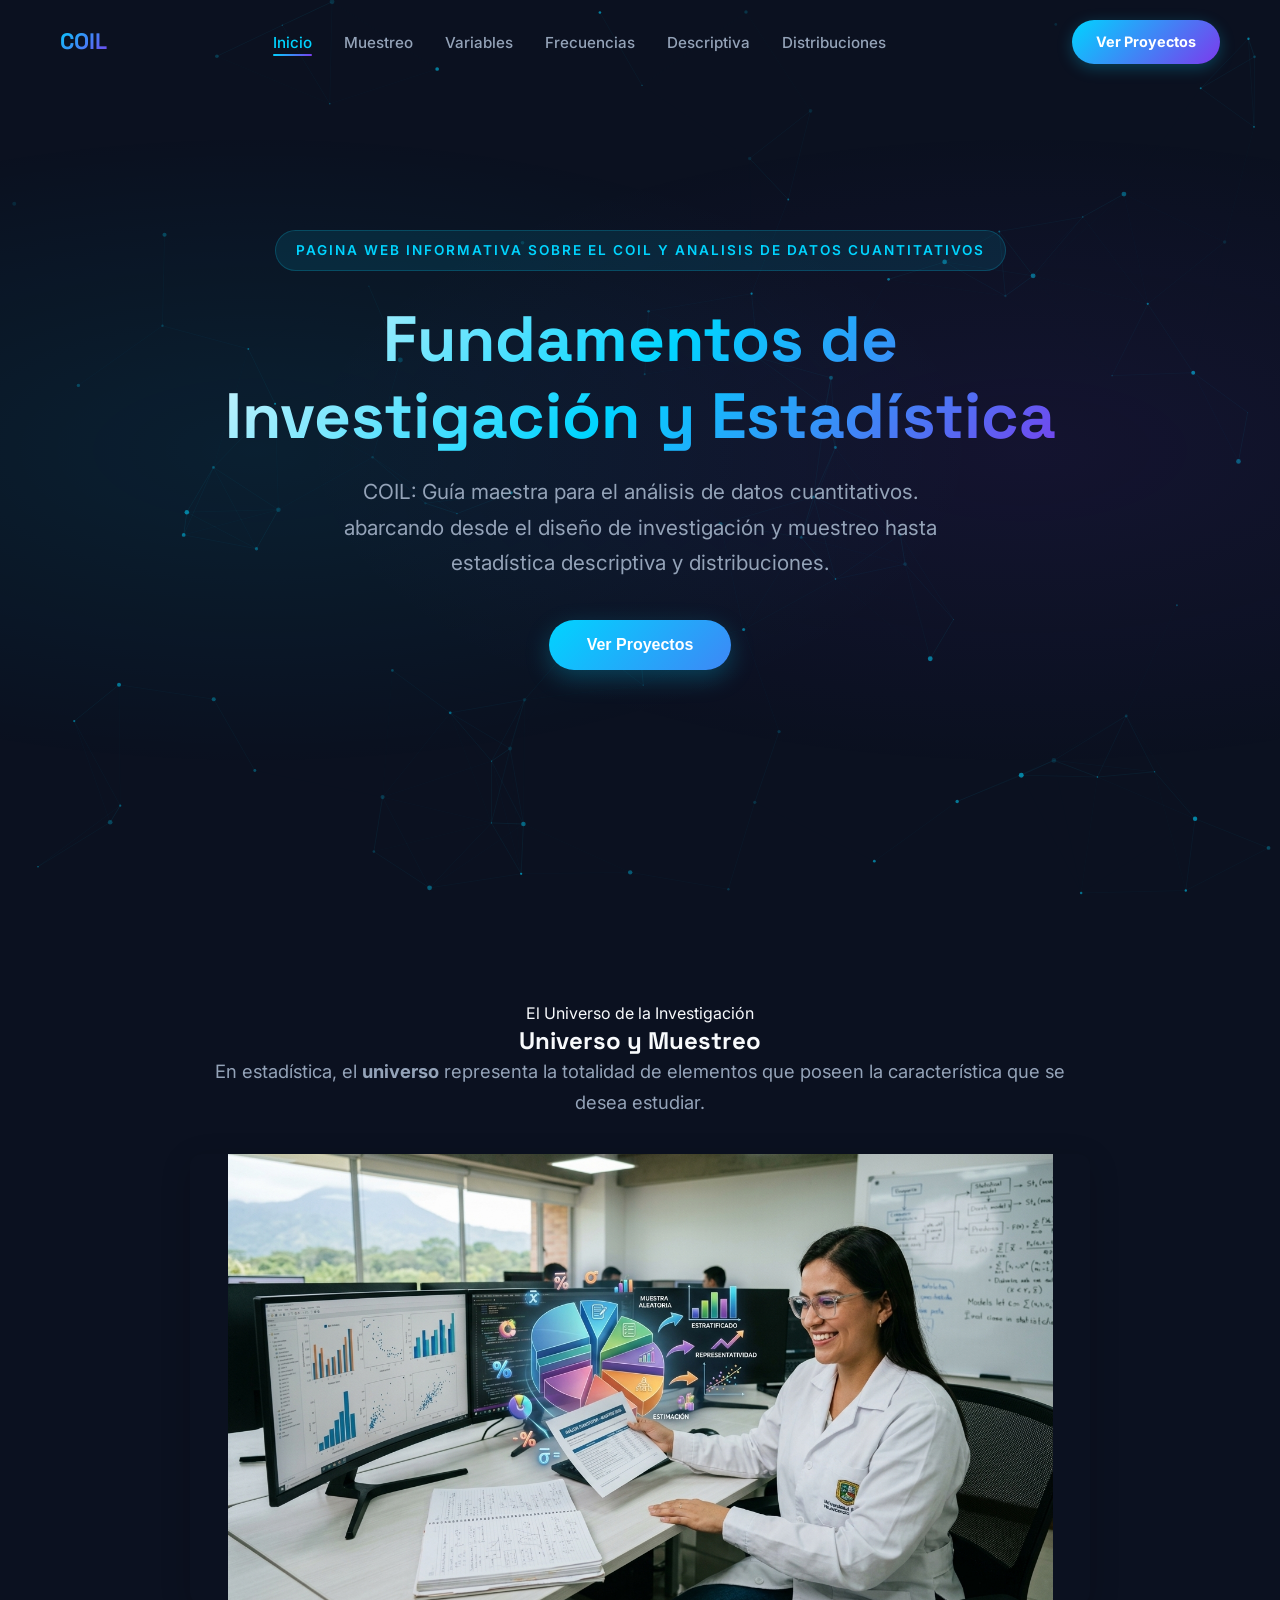
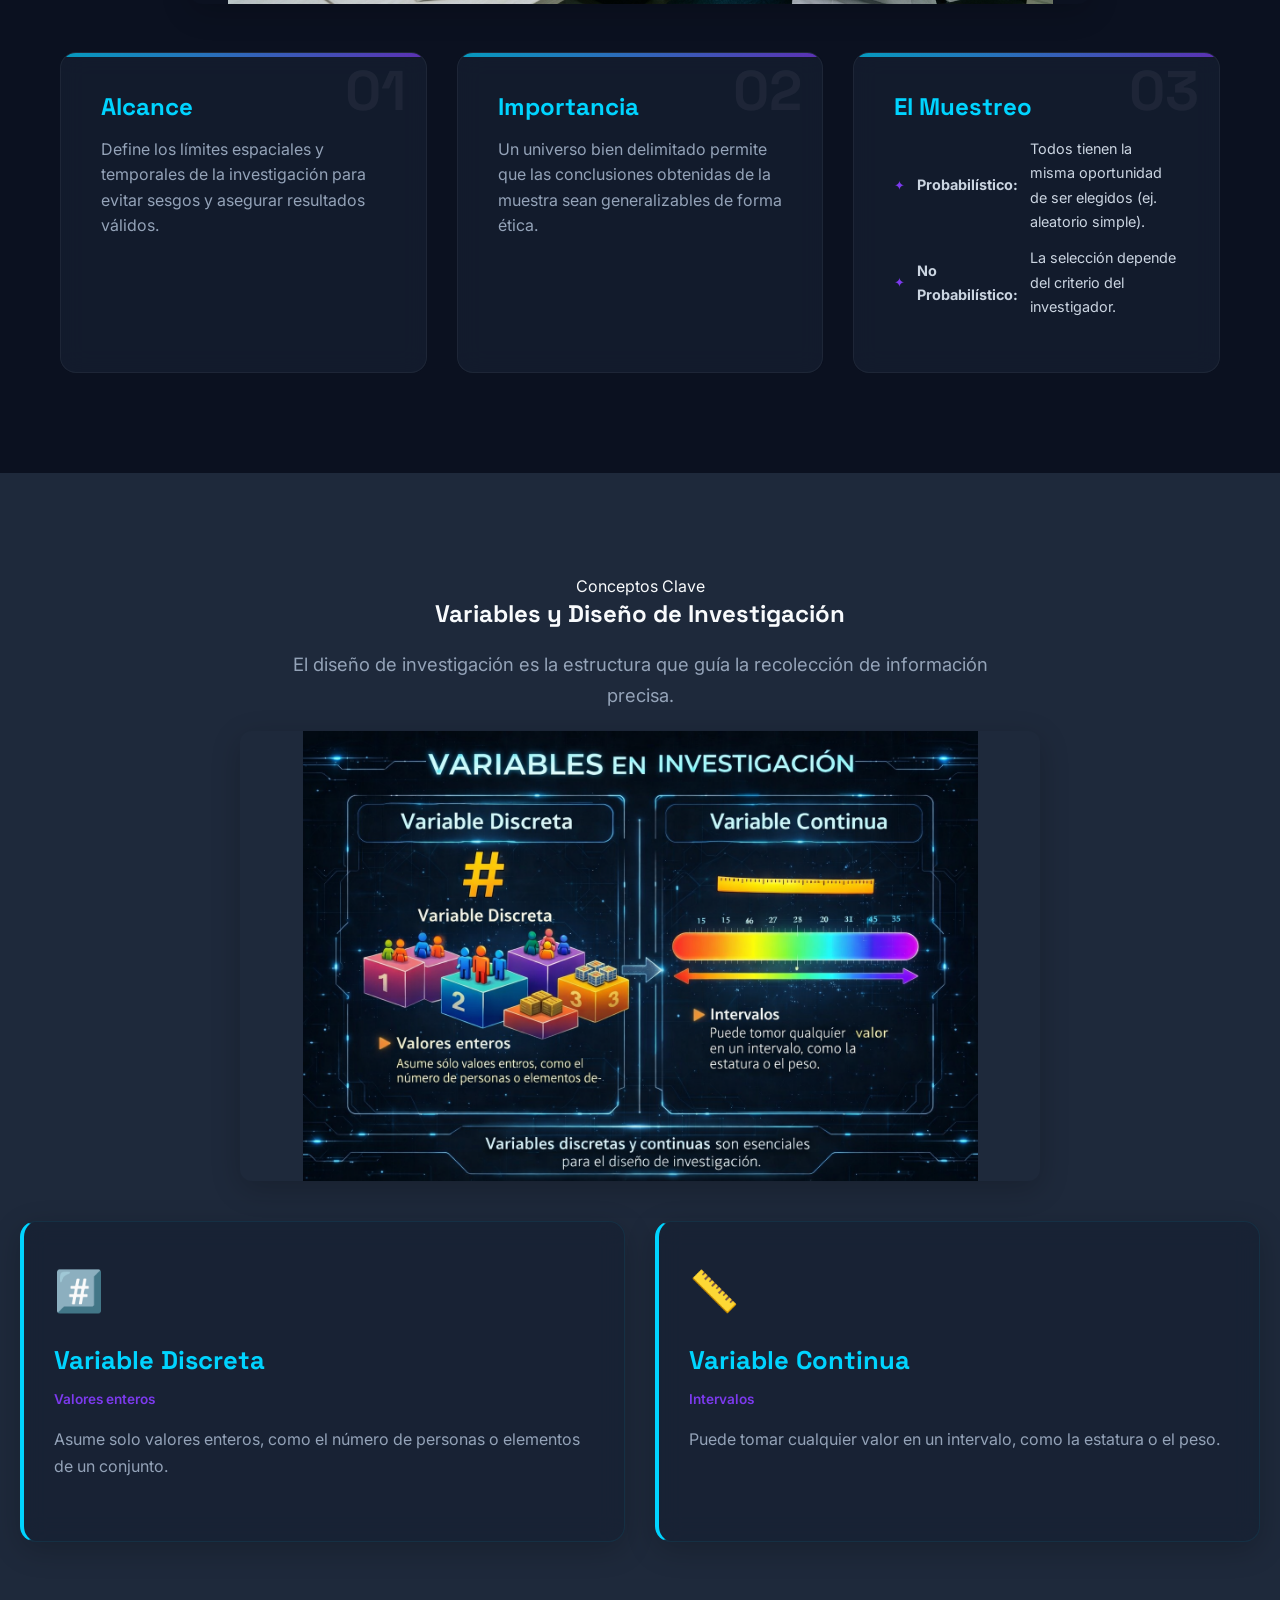
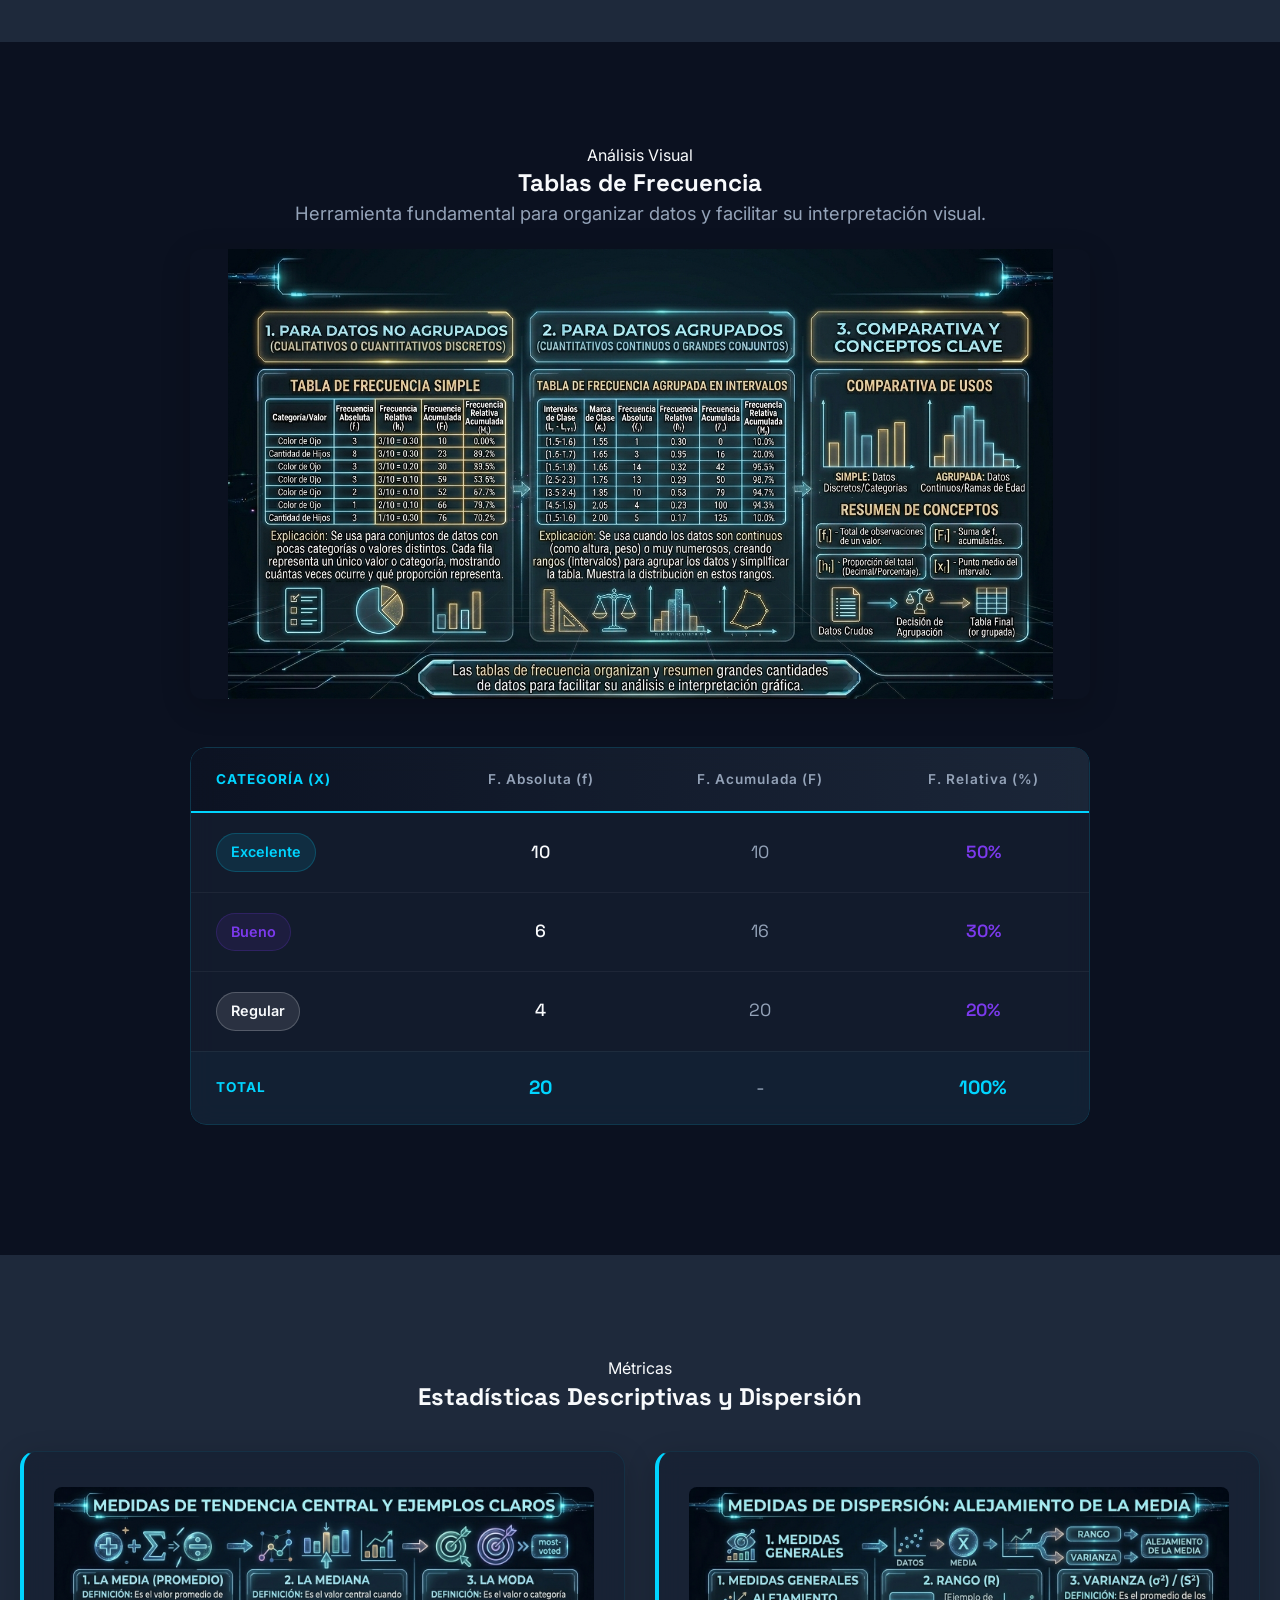
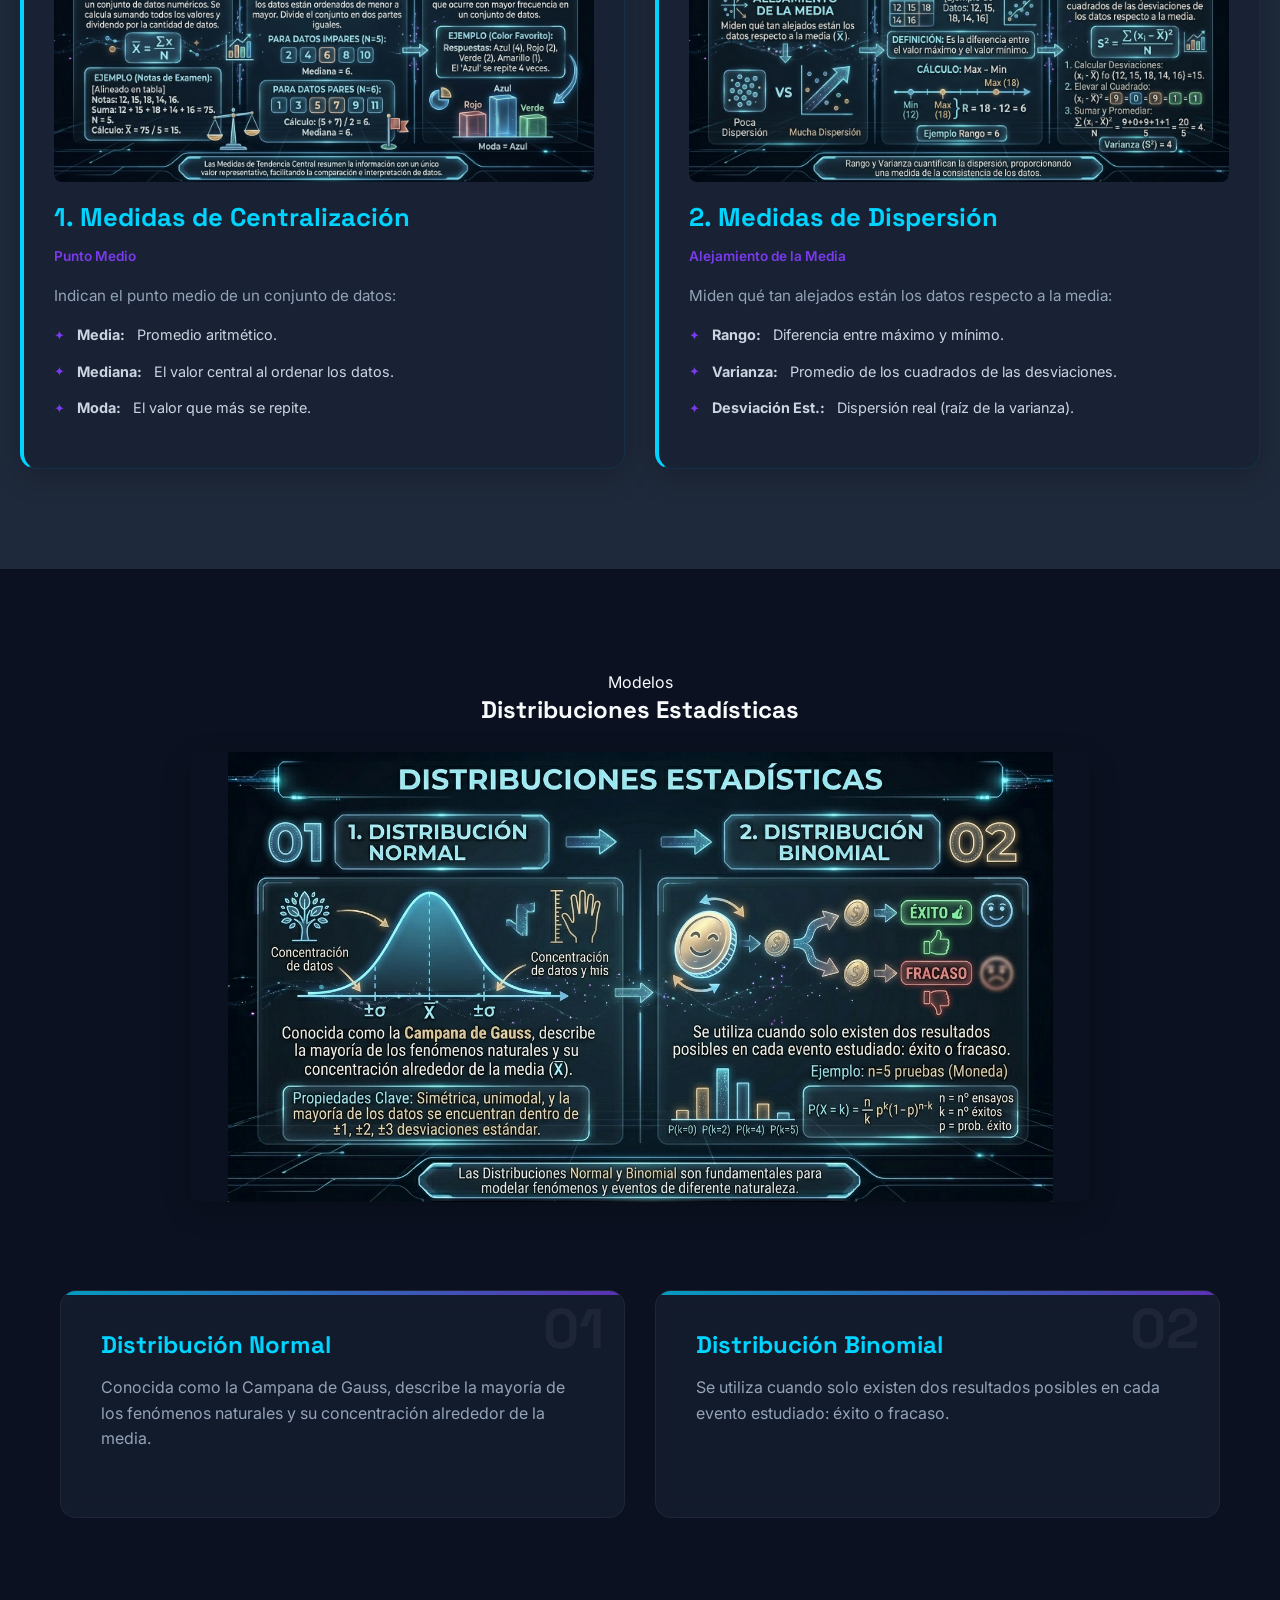
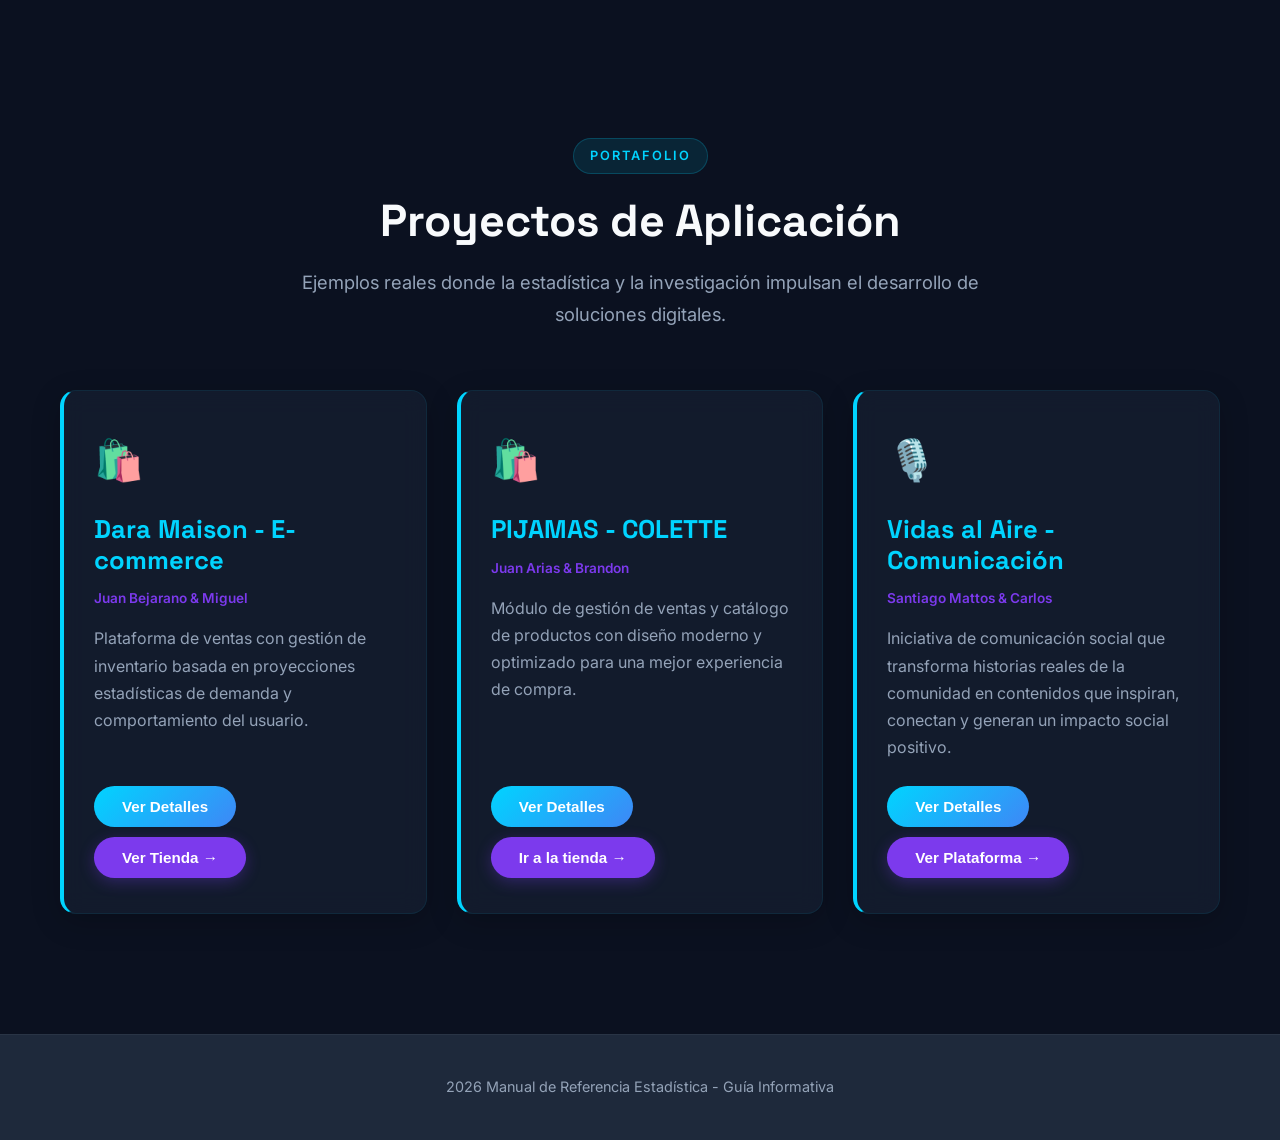
==== commit 071e4c54: "DEPLOY" ====
--- a/HTML/index.html
+++ b/HTML/index.html
@@ -230,25 +230,34 @@
             <div class="Tarjetas-Proyectos fade-in">
                 <div class="card-icon">🛍️</div>
                 <h3>Dara Maison - E-commerce</h3>
-                <span class="team">Análisis de Mercado</span>
+                <span class="team">Juan Bejarano & Miguel</span>
                 <p>Plataforma de ventas con gestión de inventario basada en proyecciones estadísticas de demanda y comportamiento del usuario.</p>
-                <button class="proyecto-btn" onclick="window.location.href='proyecto1.html'">Ver Detalles</button>
+                <div style="display: flex; gap: 10px; flex-wrap: wrap;">
+                    <button class="proyecto-btn" onclick="window.location.href='proyecto1.html'">Ver Detalles</button>
+                    <button class="proyecto-btn" style="background: var(--highlight-color); box-shadow: 0 4px 15px var(--highlight-glow);" onclick="window.open('https://darashop-production.up.railway.app/', '_blank')">Ver Tienda →</button>
+                </div>
             </div>
 
             <div class="Tarjetas-Proyectos fade-in">
-                <div class="card-icon">📊</div>
-                <h3>Sistema de Descuentos</h3>
-                <span class="team">Optimización de Precios</span>
-                <p>Módulo de gestión de ofertas dinámicas utilizando algoritmos de frecuencias para maximizar el retorno de inversión.</p>
-                <button class="proyecto-btn" onclick="window.location.href='proyecto2.html'">Ver Detalles</button>
+                <div class="card-icon">🛍️</div>
+                <h3>PIJAMAS - COLETTE</h3>
+                <span class="team">Juan Arias & Brandon</span>
+                <p>Módulo de gestión de ventas y catálogo de productos con diseño moderno y optimizado para una mejor experiencia de compra.</p>
+                <div style="display: flex; gap: 10px; flex-wrap: wrap;">
+                    <button class="proyecto-btn" onclick="window.location.href='proyecto2.html'">Ver Detalles</button>
+                    <button class="proyecto-btn" style="background: var(--highlight-color); box-shadow: 0 4px 15px var(--highlight-glow);" onclick="window.open('https://pageweb-colette.vercel.app/', '_blank')">Ir a la tienda →</button>
+                </div>
             </div>
 
             <div class="Tarjetas-Proyectos fade-in">
-                <div class="card-icon">⚙️</div>
-                <h3>Panel de Gestión</h3>
-                <span class="team">Análisis Cuantitativo</span>
-                <p>Dashboard administrativo para el monitoreo de métricas clave y visualización de datos en tiempo real.</p>
-                <button class="proyecto-btn" onclick="window.location.href='proyecto3.html'">Ver Detalles</button>
+                <div class="card-icon">🎙️</div>
+                <h3>Vidas al Aire - Comunicación</h3>
+                <span class="team">Santiago Mattos & Carlos</span>
+                <p>Iniciativa de comunicación social que transforma historias reales de la comunidad en contenidos que inspiran, conectan y generan un impacto social positivo.</p>
+                <div style="display: flex; gap: 10px; flex-wrap: wrap;">
+                    <button class="proyecto-btn" onclick="window.location.href='proyecto3.html'">Ver Detalles</button>
+                    <button class="proyecto-btn" style="background: var(--highlight-color); box-shadow: 0 4px 15px var(--highlight-glow);" onclick="window.open('https://coil-uniminuto.vercel.app/', '_blank')">Ver Plataforma →</button>
+                </div>
             </div>
         </div>
     </section>
